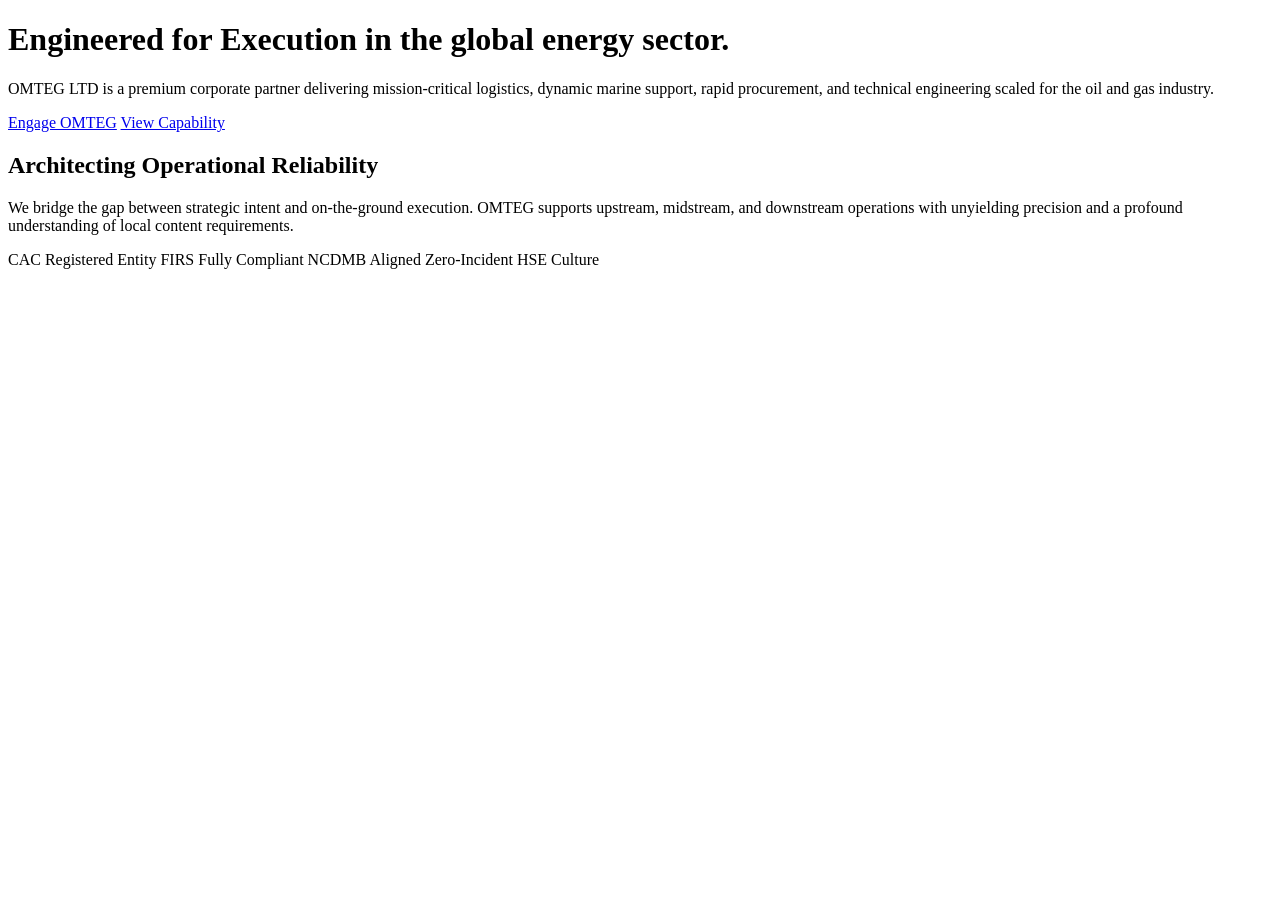
==== index.html @ ec0cc7e9 "fix: switch to high-performance pexels CDNs for visuals and add extensive corporate meat to copy" ====
<!doctype html>
<html lang="en">
<head>
  <meta charset="utf-8">
  <meta name="viewport" content="width=device-width, initial-scale=1">
  <title>OMTEG LTD | Strategic Logistics & Engineering for Energy Sectors</title>
  <meta name="description" content="OMTEG LTD powers energy operations through world-class logistics, marine support, procurement, and technical engineering excellence.">
  <meta property="og:title" content="OMTEG LTD | Elite Logistics, Marine and Engineering Services">
  <meta property="og:description" content="A premium corporate partner providing maritime operations, integrated logistics, and engineering to the energy value chain.">
  <meta property="og:type" content="website">
  <meta property="og:url" content="https://www.omteg.com/">
  <meta property="og:image" content="https://images.pexels.com/photos/3356612/pexels-photo-3356612.jpeg?auto=compress&cs=tinysrgb&w=1600'https://images.pexels.com/photos/3356612/pexels-photo-3356612.jpeg?auto=compress&cs=tinysrgb&w=1600');">
    <div class="container">
      <h1>Engineered for Execution in the global energy sector.</h1>
      <p>OMTEG LTD is a premium corporate partner delivering mission-critical logistics, dynamic marine support, rapid procurement, and technical engineering scaled for the oil and gas industry.</p>
      <div class="actions">
        <a class="btn btn-primary" href="/contact/">Engage OMTEG</a>
        <a class="btn btn-secondary" href="/capability-statement/">View Capability</a>
      </div>
    </div>
  </section>

  <section class="section">
    <div class="container split reveal">
      <div>
        <h2>Architecting Operational Reliability</h2>
        <p class="lead">We bridge the gap between strategic intent and on-the-ground execution. OMTEG supports upstream, midstream, and downstream operations with unyielding precision and a profound understanding of local content requirements.</p>
        <div class="cert-list">
          <span class="chip">CAC Registered Entity</span>
          <span class="chip">FIRS Fully Compliant</span>
          <span class="chip">NCDMB Aligned</span>
          <span class="chip">Zero-Incident HSE Culture</span>
        </div>
      </div>
      <img src="https://images.pexels.com/photos/3356612/pexels-photo-3356612.jpeg?auto=compress&cs=tinysrgb&w=1600
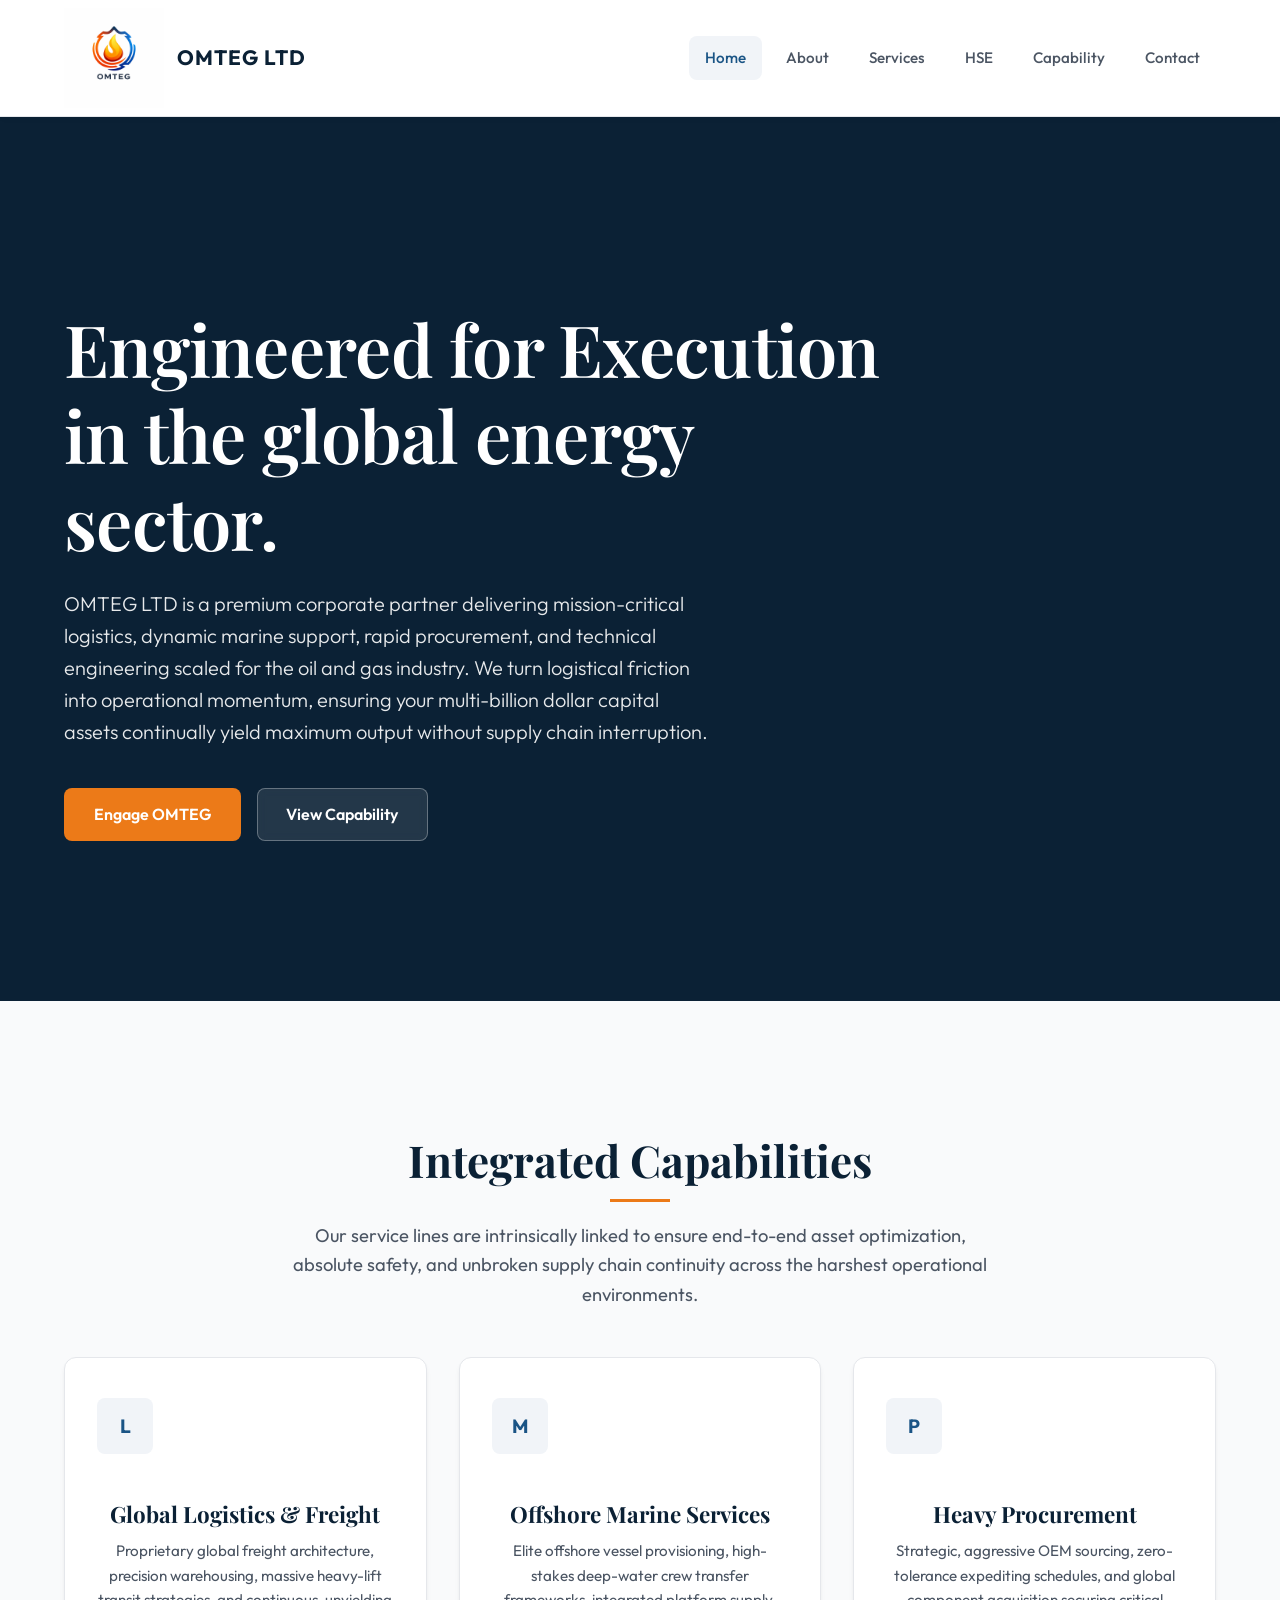
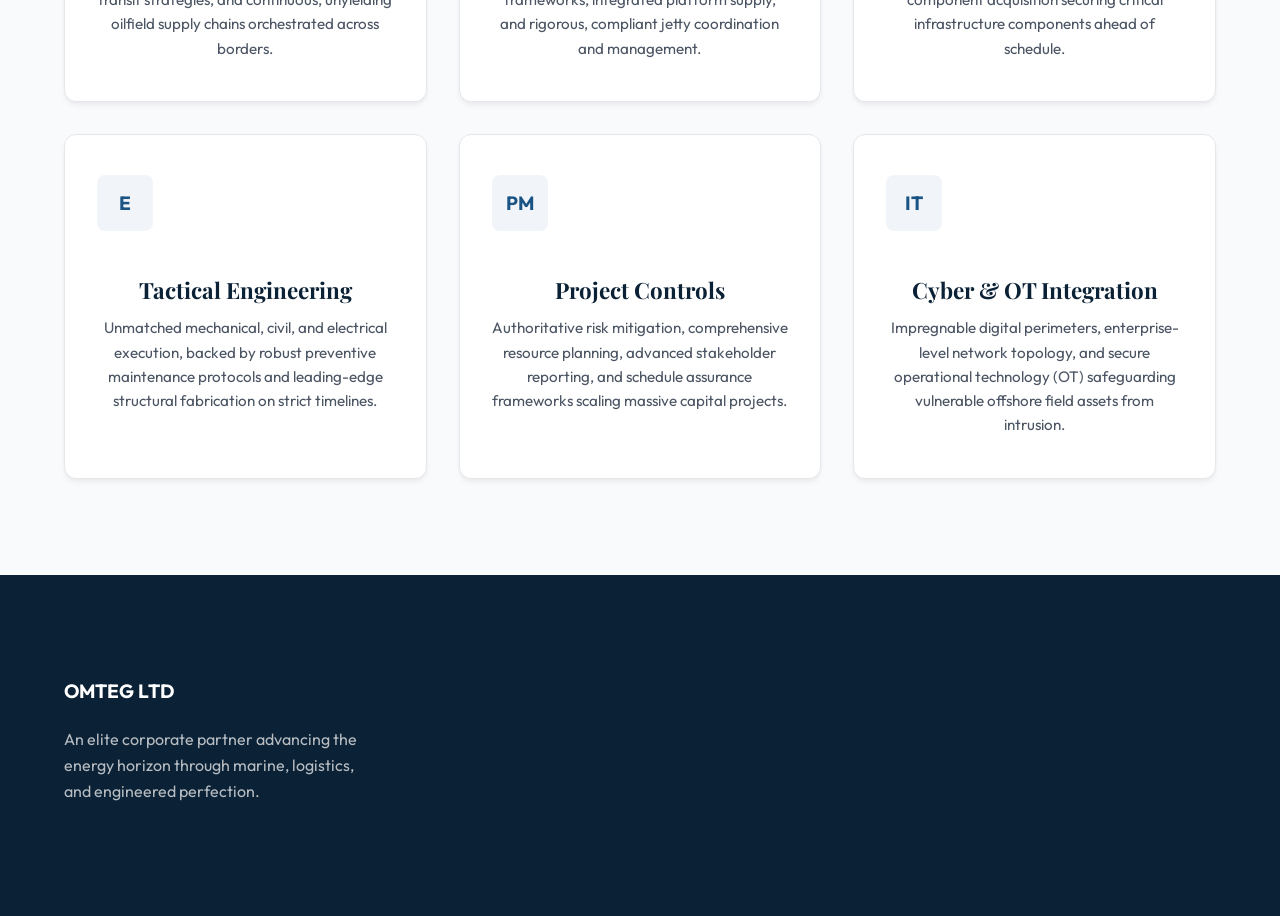
==== commit c2545a2d: "content: add deeper, more impactful copy to homepage" ====
--- a/index.html
+++ b/index.html
@@ -5,14 +5,32 @@
   <meta name="viewport" content="width=device-width, initial-scale=1">
   <title>OMTEG LTD | Strategic Logistics & Engineering for Energy Sectors</title>
   <meta name="description" content="OMTEG LTD powers energy operations through world-class logistics, marine support, procurement, and technical engineering excellence.">
-  <meta property="og:title" content="OMTEG LTD | Elite Logistics, Marine and Engineering Services">
-  <meta property="og:description" content="A premium corporate partner providing maritime operations, integrated logistics, and engineering to the energy value chain.">
-  <meta property="og:type" content="website">
-  <meta property="og:url" content="https://www.omteg.com/">
-  <meta property="og:image" content="https://images.pexels.com/photos/3356612/pexels-photo-3356612.jpeg?auto=compress&cs=tinysrgb&w=1600'https://images.pexels.com/photos/3356612/pexels-photo-3356612.jpeg?auto=compress&cs=tinysrgb&w=1600');">
+  <link rel="icon" type="image/png" href="/logo/Copilot_20260514_194951.png">
+  <link rel="stylesheet" href="/assets/css/style.css">
+</head>
+<body>
+  <header class="site-header">
+    <div class="container nav-wrap">
+      <a class="brand" href="/">
+        <img src="/logo/Copilot_20260514_194951.png" alt="OMTEG logo">
+        <span>OMTEG LTD</span>
+      </a>
+      <button class="nav-toggle" aria-label="Toggle menu">Menu ?</button>
+      <nav class="nav-menu" aria-label="Main navigation">
+        <a href="/" class="active">Home</a>
+        <a href="/about/">About</a>
+        <a href="/services/">Services</a>
+        <a href="/hse/">HSE</a>
+        <a href="/capability-statement/">Capability</a>
+        <a href="/contact/">Contact</a>
+      </nav>
+    </div>
+  </header>
+
+  <section class="hero" style="--hero-image: url('https://images.pexels.com/photos/162568/oil-pump-jack-rig-pumpjack-162568.jpeg?auto=compress&cs=tinysrgb&w=1600');">
     <div class="container">
       <h1>Engineered for Execution in the global energy sector.</h1>
-      <p>OMTEG LTD is a premium corporate partner delivering mission-critical logistics, dynamic marine support, rapid procurement, and technical engineering scaled for the oil and gas industry.</p>
+      <p>OMTEG LTD is a premium corporate partner delivering mission-critical logistics, dynamic marine support, rapid procurement, and technical engineering scaled for the oil and gas industry. We turn logistical friction into operational momentum, ensuring your multi-billion dollar capital assets continually yield maximum output without supply chain interruption.</p>
       <div class="actions">
         <a class="btn btn-primary" href="/contact/">Engage OMTEG</a>
         <a class="btn btn-secondary" href="/capability-statement/">View Capability</a>
@@ -20,16 +38,30 @@
     </div>
   </section>
 
-  <section class="section">
-    <div class="container split reveal">
+  <section class="section alt centered">
+    <div class="container reveal">
+      <h2>Integrated Capabilities</h2>
+      <p class="lead">Our service lines are intrinsically linked to ensure end-to-end asset optimization, absolute safety, and unbroken supply chain continuity across the harshest operational environments.</p>
+      <div class="grid grid-3">
+        <a class="card" href="/services/logistics.html"><span class="icon-badge">L</span><h3>Global Logistics & Freight</h3><p>Proprietary global freight architecture, precision warehousing, massive heavy-lift transit strategies, and continuous, unyielding oilfield supply chains orchestrated across borders.</p></a>
+        <a class="card" href="/services/marine-logistics.html"><span class="icon-badge">M</span><h3>Offshore Marine Services</h3><p>Elite offshore vessel provisioning, high-stakes deep-water crew transfer frameworks, integrated platform supply, and rigorous, compliant jetty coordination and management.</p></a>
+        <a class="card" href="/services/procurement.html"><span class="icon-badge">P</span><h3>Heavy Procurement</h3><p>Strategic, aggressive OEM sourcing, zero-tolerance expediting schedules, and global component acquisition securing critical infrastructure components ahead of schedule.</p></a>
+        <a class="card" href="/services/engineering.html"><span class="icon-badge">E</span><h3>Tactical Engineering</h3><p>Unmatched mechanical, civil, and electrical execution, backed by robust preventive maintenance protocols and leading-edge structural fabrication on strict timelines.</p></a>
+        <a class="card" href="/services/project-management.html"><span class="icon-badge">PM</span><h3>Project Controls</h3><p>Authoritative risk mitigation, comprehensive resource planning, advanced stakeholder reporting, and schedule assurance frameworks scaling massive capital projects.</p></a>
+        <a class="card" href="/services/it-cybersecurity.html"><span class="icon-badge">IT</span><h3>Cyber & OT Integration</h3><p>Impregnable digital perimeters, enterprise-level network topology, and secure operational technology (OT) safeguarding vulnerable offshore field assets from intrusion.</p></a>
+      </div>
+    </div>
+  </section>
+
+  <footer class="site-footer">
+    <div class="container footer-grid">
       <div>
-        <h2>Architecting Operational Reliability</h2>
-        <p class="lead">We bridge the gap between strategic intent and on-the-ground execution. OMTEG supports upstream, midstream, and downstream operations with unyielding precision and a profound understanding of local content requirements.</p>
-        <div class="cert-list">
-          <span class="chip">CAC Registered Entity</span>
-          <span class="chip">FIRS Fully Compliant</span>
-          <span class="chip">NCDMB Aligned</span>
-          <span class="chip">Zero-Incident HSE Culture</span>
-        </div>
+        <h4>OMTEG LTD</h4>
+        <p style="max-width: 300px">An elite corporate partner advancing the energy horizon through marine, logistics, and engineered perfection.</p>
       </div>
-      <img src="https://images.pexels.com/photos/3356612/pexels-photo-3356612.jpeg?auto=compress&cs=tinysrgb&w=1600+    </div>
+  </footer>
+
+  <script src="/assets/js/main.js"></script>
+</body>
+</html>
--- a/assets/css/style.css
+++ b/assets/css/style.css
@@ -0,0 +1,383 @@
+@import url("https://fonts.googleapis.com/css2?family=Outfit:wght@300;400;500;600;700&family=Playfair+Display:ital,wght@0,500;0,600;0,700;1,600&display=swap");
+
+:root {
+  --brand-deep: #0B2135;
+  --brand-navy: #103453;
+  --brand-blue: #1A5485;
+  --brand-orange: #EC7A18;
+  --brand-orange-hover: #F28E35;
+  --surface: #F9FAFB;
+  --surface-alt: #F1F4F8;
+  --panel: #FFFFFF;
+  --ink: #111827;
+  --ink-soft: #4B5563;
+  --ink-lighter: #9CA3AF;
+  --line: #E5E7EB;
+  --radius-sm: 8px;
+  --radius-md: 12px;
+  --radius-lg: 20px;
+  --shadow-sm: 0 4px 6px -1px rgba(0, 0, 0, 0.05), 0 2px 4px -1px rgba(0, 0, 0, 0.03);
+  --shadow-md: 0 10px 15px -3px rgba(0, 0, 0, 0.05), 0 4px 6px -2px rgba(0, 0, 0, 0.025);
+  --shadow-hover: 0 20px 25px -5px rgba(0, 0, 0, 0.08), 0 10px 10px -5px rgba(0, 0, 0, 0.03);
+}
+
+* { box-sizing: border-box; }
+html { scroll-behavior: smooth; }
+
+body {
+  margin: 0;
+  font-family: "Outfit", sans-serif;
+  color: var(--ink);
+  background: var(--panel);
+  line-height: 1.6;
+  -webkit-font-smoothing: antialiased;
+}
+
+img { max-width: 100%; height: auto; display: block; }
+a { color: inherit; text-decoration: none; transition: all 0.25s ease; }
+
+.container {
+  width: min(1200px, 90vw);
+  margin: 0 auto;
+}
+
+h1, h2, h3, h4, h5 {
+  font-family: "Playfair Display", serif;
+  color: var(--brand-deep);
+  line-height: 1.2;
+}
+
+.site-header {
+  position: sticky;
+  top: 0;
+  z-index: 999;
+  background: rgba(255, 255, 255, 0.95);
+  backdrop-filter: blur(16px);
+  border-bottom: 1px solid var(--line);
+  padding: 0.5rem 0;
+  box-shadow: 0 2px 10px rgba(0,0,0,0.02);
+}
+
+.nav-wrap {
+  display: flex;
+  align-items: center;
+  justify-content: space-between;
+  min-height: 70px;
+}
+
+.brand {
+  display: flex;
+  align-items: center;
+  gap: 0.8rem;
+  font-weight: 700;
+  letter-spacing: 0.05em;
+  font-family: "Outfit", sans-serif;
+  text-transform: uppercase;
+  font-size: 1.3rem;
+  color: var(--brand-deep);
+}
+
+.brand img {
+  width: 100px;
+  height: 100px;
+  object-fit: contain;
+}
+
+.nav-toggle {
+  display: none;
+  font-family: "Outfit", sans-serif;
+  font-weight: 600;
+  background: var(--surface-alt);
+  border: none;
+  padding: 0.6rem 1rem;
+  border-radius: var(--radius-sm);
+  color: var(--brand-deep);
+}
+
+.nav-menu { display: flex; gap: 0.5rem; align-items: center; }
+
+.nav-menu a {
+  padding: 0.6rem 1rem;
+  border-radius: var(--radius-sm);
+  font-size: 0.95rem;
+  font-weight: 500;
+  color: var(--ink-soft);
+}
+
+.nav-menu a:hover,
+.nav-menu a.active {
+  color: var(--brand-blue);
+  background: var(--surface-alt);
+}
+
+.hero {
+  position: relative;
+  padding: 8rem 0 10rem;
+  background-color: var(--brand-deep);
+  color: white;
+  overflow: hidden;
+}
+
+.hero::before {
+  content: "";
+  position: absolute;
+  top: 0; left: 0; right: 0; bottom: 0;
+  background-image: var(--hero-image, url("https://images.pexels.com/photos/3356612/pexels-photo-3356612.jpeg?auto=compress&cs=tinysrgb&w=1600"));
+  background-size: cover;
+  background-position: center 30%;
+  opacity: 0.35;
+  mix-blend-mode: multiply;
+}
+
+.hero::after {
+  content: "";
+  position: absolute;
+  inset: 0;
+  background: linear-gradient(to right, rgba(11,33,53,0.95) 0%, rgba(11,33,53,0.7) 60%, rgba(11,33,53,0) 100%);
+}
+
+.hero .container { position: relative; z-index: 2; }
+
+.hero h1 {
+  font-size: clamp(2.5rem, 6vw, 4.5rem);
+  font-weight: 600;
+  color: white;
+  max-width: 850px;
+  margin-bottom: 1.5rem;
+  letter-spacing: -0.01em;
+}
+
+.hero p {
+  font-size: clamp(1.1rem, 2vw, 1.25rem);
+  max-width: 650px;
+  opacity: 0.9;
+  font-weight: 300;
+  margin-bottom: 2.5rem;
+}
+
+.actions { display: flex; gap: 1rem; flex-wrap: wrap; }
+
+.btn {
+  display: inline-flex;
+  align-items: center;
+  justify-content: center;
+  padding: 0.8rem 1.8rem;
+  border-radius: var(--radius-sm);
+  font-weight: 600;
+  font-size: 1rem;
+  transition: all 0.3s cubic-bezier(0.4, 0, 0.2, 1);
+  font-family: inherit;
+  cursor: pointer;
+  border: 1px solid transparent;
+}
+
+.btn-primary {
+  background: var(--brand-orange);
+  color: white;
+}
+
+.btn-primary:hover {
+  background: var(--brand-orange-hover);
+  transform: translateY(-2px);
+  box-shadow: 0 4px 12px rgba(236, 122, 24, 0.3);
+}
+
+.btn-secondary {
+  background: rgba(255,255,255,0.1);
+  color: white;
+  border-color: rgba(255,255,255,0.3);
+  backdrop-filter: blur(5px);
+}
+
+.btn-secondary:hover {
+  background: rgba(255,255,255,0.2);
+  transform: translateY(-2px);
+}
+
+.section { padding: 6rem 0; }
+.section.alt { background: var(--surface); }
+
+.section h2 {
+  font-size: clamp(2rem, 4vw, 2.75rem);
+  margin-bottom: 1rem;
+  position: relative;
+  padding-bottom: 1rem;
+}
+
+.section h2::after {
+  content: "";
+  position: absolute;
+  left: 0; bottom: 0;
+  width: 60px; height: 3px;
+  background: var(--brand-orange);
+}
+
+.section.centered h2::after {
+  left: 50%; transform: translateX(-50%);
+}
+.section.centered { text-align: center; }
+.section.centered .lead { margin-left: auto; margin-right: auto; }
+
+.lead {
+  font-size: 1.15rem;
+  color: var(--ink-soft);
+  max-width: 700px;
+  margin-bottom: 3rem;
+}
+
+.grid { display: grid; gap: 2rem; }
+.grid-2 { grid-template-columns: repeat(2, 1fr); }
+.grid-3 { grid-template-columns: repeat(3, 1fr); }
+
+.card {
+  background: var(--panel);
+  border: 1px solid var(--line);
+  padding: 2.5rem 2rem;
+  border-radius: var(--radius-md);
+  box-shadow: var(--shadow-sm);
+  transition: all 0.3s cubic-bezier(0.4, 0, 0.2, 1);
+  display: flex;
+  flex-direction: column;
+}
+
+.card:hover {
+  transform: translateY(-5px);
+  box-shadow: var(--shadow-hover);
+  border-color: rgba(26, 84, 133, 0.2);
+}
+
+.icon-badge {
+  width: 56px; height: 56px;
+  background: var(--surface-alt);
+  border-radius: var(--radius-sm);
+  display: flex; align-items: center; justify-content: center;
+  margin-bottom: 1.5rem;
+  color: var(--brand-blue);
+  font-weight: 700;
+  font-size: 1.2rem;
+  transition: background 0.3s ease;
+}
+
+.card:hover .icon-badge {
+  background: var(--brand-blue);
+  color: white;
+}
+
+.card h3 {
+  font-size: 1.4rem;
+  margin-bottom: 0.75rem;
+}
+
+.card p {
+  color: var(--ink-soft);
+  margin: 0;
+  font-size: 0.95rem;
+}
+
+.split {
+  display: grid;
+  grid-template-columns: 1fr 1fr;
+  gap: 4rem;
+  align-items: center;
+}
+
+.split img {
+  border-radius: var(--radius-lg);
+  box-shadow: var(--shadow-md);
+  width: 100%;
+  aspect-ratio: 4/3;
+  object-fit: cover;
+}
+
+.cert-list {
+  display: flex; flex-wrap: wrap; gap: 0.8rem; margin-top: 2rem;
+}
+
+.chip {
+  background: var(--surface);
+  border: 1px solid var(--line);
+  padding: 0.5rem 1rem;
+  border-radius: 999px;
+  font-size: 0.85rem;
+  font-weight: 500;
+  color: var(--brand-deep);
+  display: inline-flex;
+  align-items: center;
+  gap: 0.5rem;
+}
+
+.chip::before {
+  content: "";
+  display: block;
+  width: 6px; height: 6px;
+  background: var(--brand-orange);
+  border-radius: 50%;
+}
+
+.banner {
+  background: linear-gradient(135deg, var(--brand-deep) 0%, var(--brand-blue) 100%);
+  color: white;
+  padding: 4rem;
+  border-radius: var(--radius-lg);
+  text-align: center;
+  position: relative;
+  overflow: hidden;
+}
+
+.banner::before {
+  content: "";
+  position: absolute;
+  top: 0; left: 0; right: 0; bottom: 0;
+  background: radial-gradient(circle at top right, rgba(236,122,24,0.2) 0%, transparent 60%);
+}
+
+.banner h2 {
+  color: white;
+  margin-bottom: 1rem;
+}
+.banner h2::after { display: none; }
+.banner p { max-width: 600px; margin: 0 auto 2rem; opacity: 0.9; font-size: 1.1rem; }
+
+.site-footer {
+  background: var(--brand-deep);
+  color: rgba(255,255,255,0.7);
+  padding: 5rem 0 2rem;
+}
+
+.footer-grid {
+  display: grid;
+  grid-template-columns: 2fr 1fr 1fr;
+  gap: 3rem;
+  margin-bottom: 4rem;
+}
+
+.footer-grid h4 {
+  color: white;
+  font-size: 1.2rem;
+  margin-bottom: 1.5rem;
+  font-family: "Outfit", sans-serif;
+}
+
+.footer-links { list-style: none; padding: 0; margin: 0; }
+.footer-links li { margin-bottom: 0.75rem; }
+.footer-links a:hover { color: white; padding-left: 5px; }
+
+.reveal {
+  opacity: 0; transform: translateY(30px);
+  transition: all 0.8s cubic-bezier(0.16, 1, 0.3, 1);
+}
+.reveal.is-visible { opacity: 1; transform: translateY(0); }
+
+@media (max-width: 900px) {
+  .grid-3 { grid-template-columns: repeat(2, 1fr); }
+  .split { grid-template-columns: 1fr; gap: 2rem; }
+  .footer-grid { grid-template-columns: 1fr; gap: 2rem;}
+  .nav-menu { display: none; }
+  .nav-toggle { display: block; }
+  .hero { padding: 6rem 0; }
+  .banner { padding: 3rem 1.5rem; }
+}
+@media (max-width: 600px) {
+  .grid-2, .grid-3 { grid-template-columns: 1fr; }
+}
+
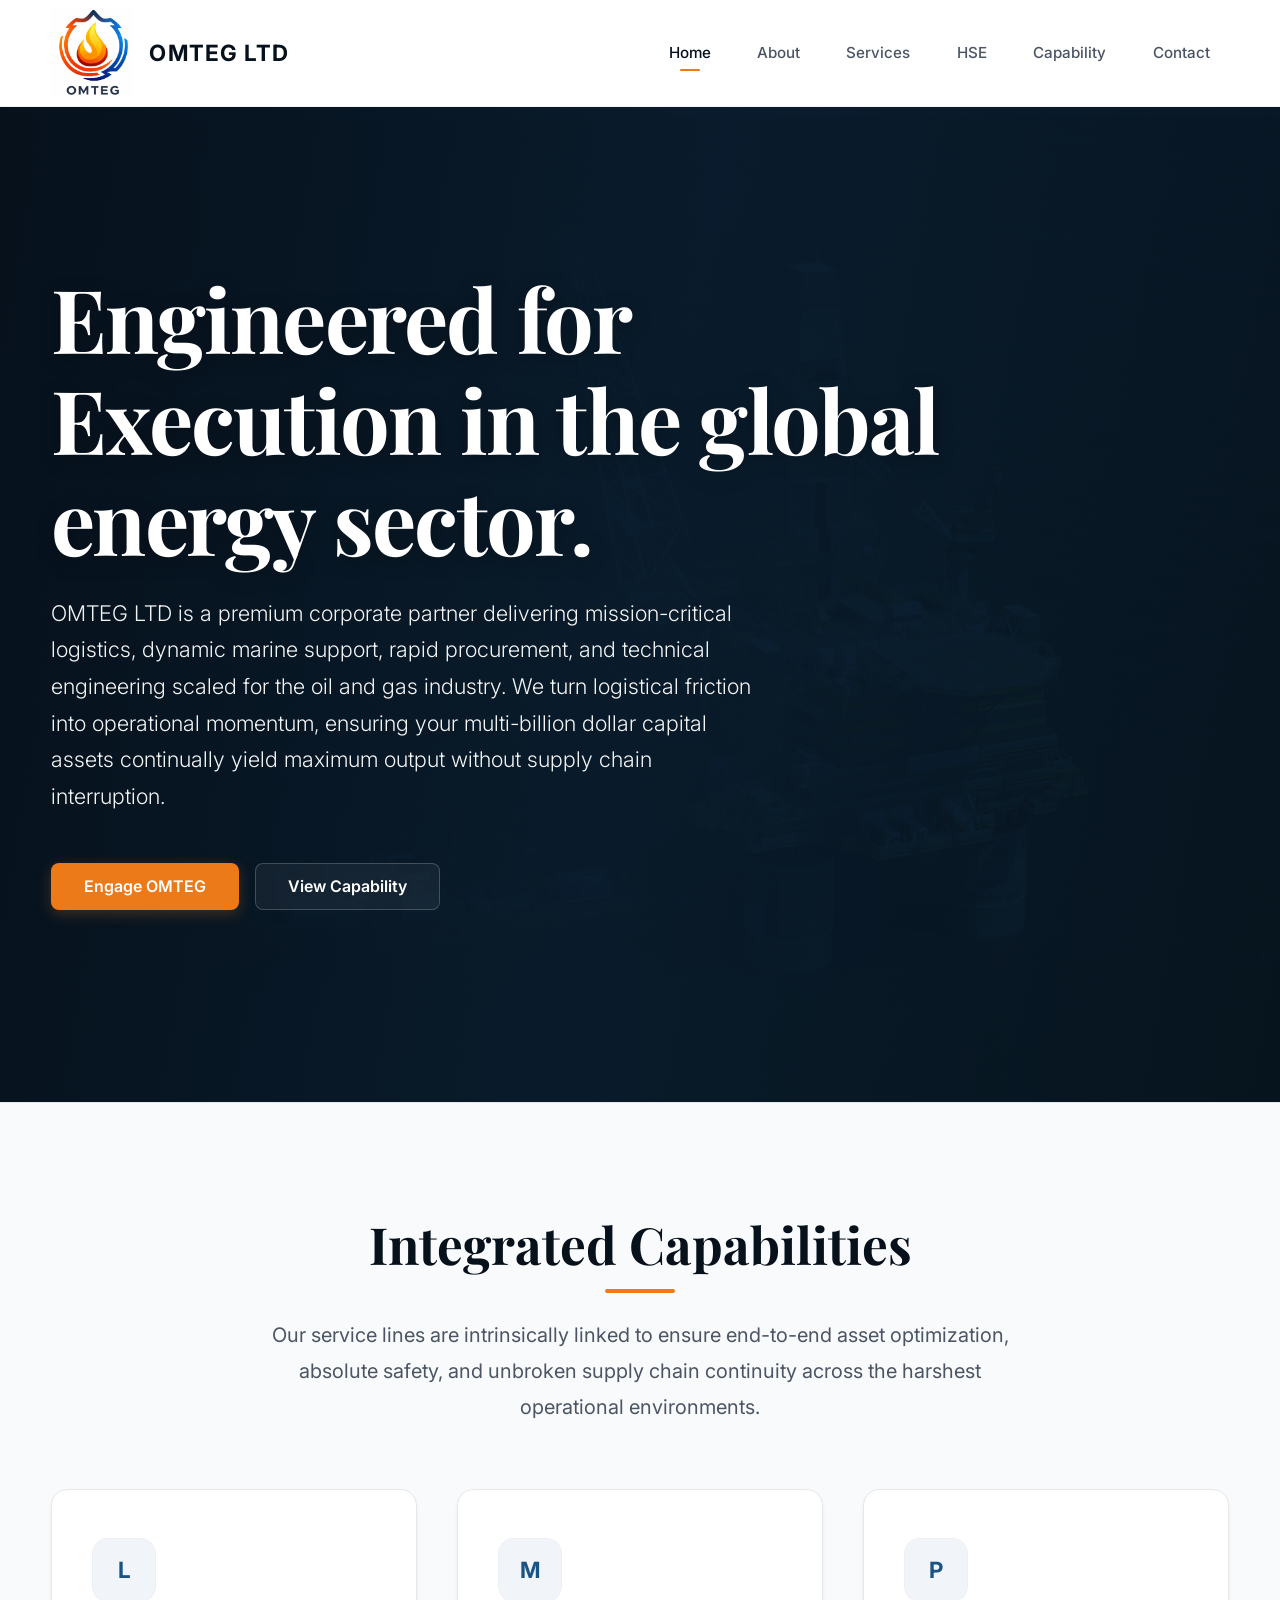
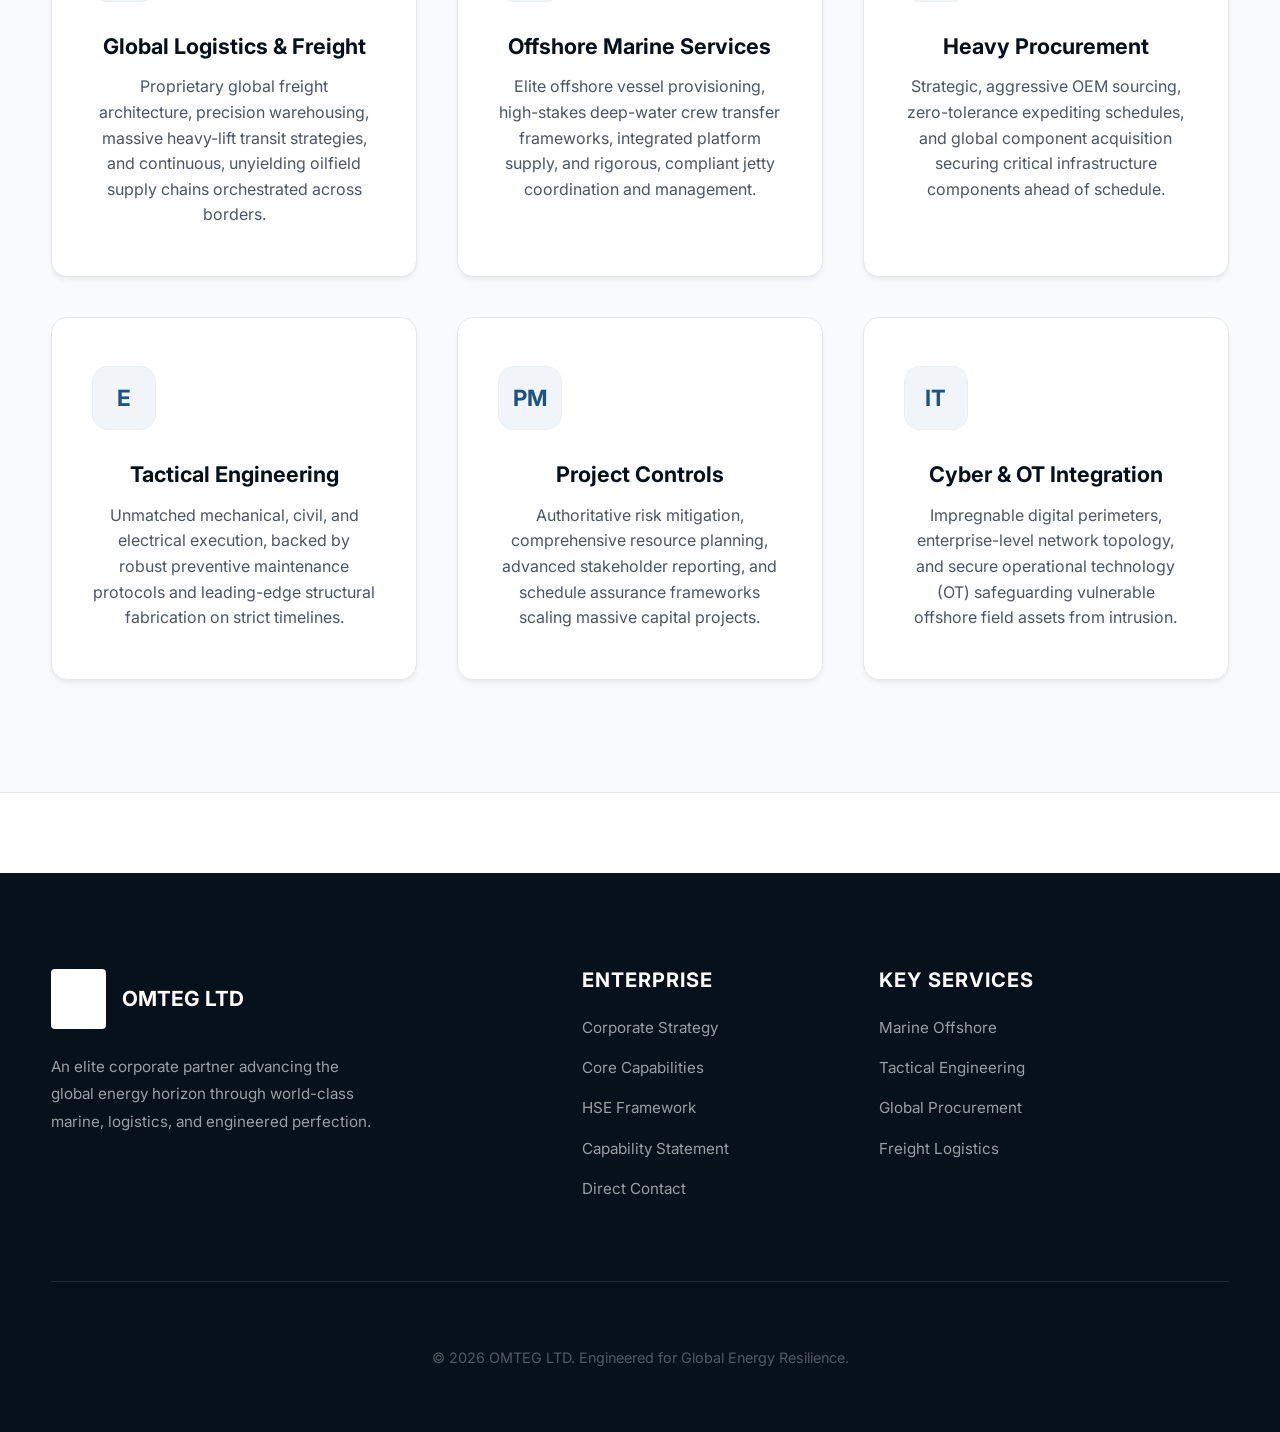
==== commit db01d7c9: "Update logo to omteg_logo.png and refine offshore imagery" ====
--- a/index.html
+++ b/index.html
@@ -5,14 +5,14 @@
   <meta name="viewport" content="width=device-width, initial-scale=1">
   <title>OMTEG LTD | Strategic Logistics & Engineering for Energy Sectors</title>
   <meta name="description" content="OMTEG LTD powers energy operations through world-class logistics, marine support, procurement, and technical engineering excellence.">
-  <link rel="icon" type="image/png" href="/logo/Copilot_20260514_194951.png">
+  <link rel="icon" type="image/png" href="/logo/omteg_logo.png">
   <link rel="stylesheet" href="/assets/css/style.css">
 </head>
 <body>
   <header class="site-header">
     <div class="container nav-wrap">
       <a class="brand" href="/">
-        <img src="/logo/Copilot_20260514_194951.png" alt="OMTEG logo">
+        <img src="/logo/omteg_logo.png" alt="OMTEG logo">
         <span>OMTEG LTD</span>
       </a>
       <button class="nav-toggle" aria-label="Toggle menu">Menu ?</button>
@@ -27,7 +27,7 @@
     </div>
   </header>
 
-  <section class="hero" style="--hero-image: url('https://images.pexels.com/photos/162568/oil-pump-jack-rig-pumpjack-162568.jpeg?auto=compress&cs=tinysrgb&w=1600');">
+  <section class="hero" style="--hero-image: url('/assets/img/offshore-ops.jpg');">
     <div class="container">
       <h1>Engineered for Execution in the global energy sector.</h1>
       <p>OMTEG LTD is a premium corporate partner delivering mission-critical logistics, dynamic marine support, rapid procurement, and technical engineering scaled for the oil and gas industry. We turn logistical friction into operational momentum, ensuring your multi-billion dollar capital assets continually yield maximum output without supply chain interruption.</p>
@@ -53,15 +53,44 @@
     </div>
   </section>
 
-  <footer class="site-footer">
-    <div class="container footer-grid">
+    <footer class="site-footer">
+    <div class="container footer-grid reveal">
       <div>
-        <h4>OMTEG LTD</h4>
-        <p style="max-width: 300px">An elite corporate partner advancing the energy horizon through marine, logistics, and engineered perfection.</p>
+        <a class="footer-brand" href="/">
+          <img src="/logo/omteg_logo.png" alt="OMTEG logo">
+          OMTEG LTD
+        </a>
+        <p style="max-width: 320px; line-height: 1.8;">An elite corporate partner advancing the global energy horizon through world-class marine, logistics, and engineered perfection.</p>
       </div>
+      <div>
+        <h4>Enterprise</h4>
+        <ul class="footer-links">
+          <li><a href="/about/">Corporate Strategy</a></li>
+          <li><a href="/services/">Core Capabilities</a></li>
+          <li><a href="/hse/">HSE Framework</a></li>
+          <li><a href="/capability-statement/">Capability Statement</a></li>
+          <li><a href="/contact/">Direct Contact</a></li>
+        </ul>
+      </div>
+      <div>
+        <h4>Key Services</h4>
+        <ul class="footer-links">
+          <li><a href="/services/marine-logistics.html">Marine Offshore</a></li>
+          <li><a href="/services/engineering.html">Tactical Engineering</a></li>
+          <li><a href="/services/procurement.html">Global Procurement</a></li>
+          <li><a href="/services/logistics.html">Freight Logistics</a></li>
+        </ul>
+      </div>
+    </div>
+    <div class="container footer-bottom">
+      <p style="opacity: 0.5;">&copy; 2026 OMTEG LTD. Engineered for Global Energy Resilience.</p>
     </div>
   </footer>
 
   <script src="/assets/js/main.js"></script>
 </body>
-</html>+</html>
+
+
+
+
--- a/assets/css/style.css
+++ b/assets/css/style.css
@@ -1,8 +1,8 @@
-@import url("https://fonts.googleapis.com/css2?family=Outfit:wght@300;400;500;600;700&family=Playfair+Display:ital,wght@0,500;0,600;0,700;1,600&display=swap");
+@import url('https://fonts.googleapis.com/css2?family=Inter:wght@300;400;500;600;700&family=Playfair+Display:ital,wght@0,500;0,600;0,700;1,600&display=swap');
 
 :root {
-  --brand-deep: #0B2135;
-  --brand-navy: #103453;
+  --brand-deep: #06111C;
+  --brand-navy: #0B2135;
   --brand-blue: #1A5485;
   --brand-orange: #EC7A18;
   --brand-orange-hover: #F28E35;
@@ -14,11 +14,12 @@
   --ink-lighter: #9CA3AF;
   --line: #E5E7EB;
   --radius-sm: 8px;
-  --radius-md: 12px;
-  --radius-lg: 20px;
+  --radius-md: 16px;
+  --radius-lg: 24px;
   --shadow-sm: 0 4px 6px -1px rgba(0, 0, 0, 0.05), 0 2px 4px -1px rgba(0, 0, 0, 0.03);
-  --shadow-md: 0 10px 15px -3px rgba(0, 0, 0, 0.05), 0 4px 6px -2px rgba(0, 0, 0, 0.025);
-  --shadow-hover: 0 20px 25px -5px rgba(0, 0, 0, 0.08), 0 10px 10px -5px rgba(0, 0, 0, 0.03);
+  --shadow-md: 0 10px 15px -3px rgba(0, 0, 0, 0.04), 0 4px 6px -2px rgba(0, 0, 0, 0.02);
+  --shadow-hover: 0 20px 25px -5px rgba(0, 0, 0, 0.08), 0 10px 10px -5px rgba(0, 0, 0, 0.04);
+  --glow: 0 0 40px rgba(236, 122, 24, 0.15);
 }
 
 * { box-sizing: border-box; }
@@ -26,36 +27,39 @@
 
 body {
   margin: 0;
-  font-family: "Outfit", sans-serif;
+  font-family: 'Inter', sans-serif;
   color: var(--ink);
   background: var(--panel);
   line-height: 1.6;
   -webkit-font-smoothing: antialiased;
-}
-
-img { max-width: 100%; height: auto; display: block; }
-a { color: inherit; text-decoration: none; transition: all 0.25s ease; }
+  -moz-osx-font-smoothing: grayscale;
+}
+
+img { max-width: 100%; height: auto; display: block; border-radius: 4px; }
+a { color: inherit; text-decoration: none; transition: all 0.25s cubic-bezier(0.4, 0, 0.2, 1); }
 
 .container {
-  width: min(1200px, 90vw);
+  width: min(1200px, 92vw);
   margin: 0 auto;
 }
 
 h1, h2, h3, h4, h5 {
-  font-family: "Playfair Display", serif;
+  font-family: 'Playfair Display', serif;
   color: var(--brand-deep);
-  line-height: 1.2;
+  line-height: 1.15;
+  margin-top: 0;
 }
 
 .site-header {
   position: sticky;
   top: 0;
   z-index: 999;
-  background: rgba(255, 255, 255, 0.95);
-  backdrop-filter: blur(16px);
-  border-bottom: 1px solid var(--line);
+  background: rgba(255, 255, 255, 0.85);
+  backdrop-filter: blur(20px) saturate(180%);
+  -webkit-backdrop-filter: blur(20px) saturate(180%);
+  border-bottom: 1px solid rgba(229, 231, 235, 0.5);
   padding: 0.5rem 0;
-  box-shadow: 0 2px 10px rgba(0,0,0,0.02);
+  transition: all 0.3s ease;
 }
 
 .nav-wrap {
@@ -68,91 +72,124 @@
 .brand {
   display: flex;
   align-items: center;
-  gap: 0.8rem;
+  gap: 1rem;
   font-weight: 700;
   letter-spacing: 0.05em;
-  font-family: "Outfit", sans-serif;
+  font-family: 'Inter', sans-serif;
   text-transform: uppercase;
-  font-size: 1.3rem;
+  font-size: 1.4rem;
   color: var(--brand-deep);
 }
 
 .brand img {
-  width: 100px;
-  height: 100px;
+  width: auto;
+  height: 90px;
+  max-width: 250px;
   object-fit: contain;
+  transition: transform 0.3s ease;
+}
+
+.brand:hover img {
+  transform: scale(1.02);
 }
 
 .nav-toggle {
   display: none;
-  font-family: "Outfit", sans-serif;
+  font-family: 'Inter', sans-serif;
   font-weight: 600;
   background: var(--surface-alt);
   border: none;
-  padding: 0.6rem 1rem;
+  padding: 0.6rem 1.2rem;
   border-radius: var(--radius-sm);
   color: var(--brand-deep);
-}
+  cursor: pointer;
+  transition: background 0.2s ease;
+}
+.nav-toggle:hover { background: var(--line); }
 
 .nav-menu { display: flex; gap: 0.5rem; align-items: center; }
 
 .nav-menu a {
-  padding: 0.6rem 1rem;
+  padding: 0.6rem 1.2rem;
   border-radius: var(--radius-sm);
   font-size: 0.95rem;
   font-weight: 500;
   color: var(--ink-soft);
+  position: relative;
+}
+
+.nav-menu a::after {
+  content: '';
+  position: absolute;
+  bottom: 4px; left: 50%;
+  transform: translateX(-50%);
+  width: 0; height: 2px;
+  background: var(--brand-orange);
+  transition: width 0.3s ease;
+  border-radius: 2px;
+}
+
+.nav-menu a:hover::after,
+.nav-menu a.active::after {
+  width: 20px;
 }
 
 .nav-menu a:hover,
 .nav-menu a.active {
-  color: var(--brand-blue);
-  background: var(--surface-alt);
-}
-
+  color: var(--brand-deep);
+}
+
+/* Beautiful Hero */
 .hero {
   position: relative;
-  padding: 8rem 0 10rem;
+  padding: 10rem 0 12rem;
   background-color: var(--brand-deep);
   color: white;
   overflow: hidden;
 }
 
 .hero::before {
-  content: "";
+  content: '';
   position: absolute;
   top: 0; left: 0; right: 0; bottom: 0;
-  background-image: var(--hero-image, url("https://images.pexels.com/photos/3356612/pexels-photo-3356612.jpeg?auto=compress&cs=tinysrgb&w=1600"));
+  background-image: var(--hero-image);
   background-size: cover;
   background-position: center 30%;
-  opacity: 0.35;
-  mix-blend-mode: multiply;
+  opacity: 0.45;
+  mix-blend-mode: overlay;
+  transition: background-position 10s ease-out;
+}
+
+.hero:hover::before {
+  background-position: center 35%;
 }
 
 .hero::after {
-  content: "";
+  content: '';
   position: absolute;
   inset: 0;
-  background: linear-gradient(to right, rgba(11,33,53,0.95) 0%, rgba(11,33,53,0.7) 60%, rgba(11,33,53,0) 100%);
-}
-
-.hero .container { position: relative; z-index: 2; }
+  background: linear-gradient(100deg, rgba(6,17,28,0.95) 0%, rgba(11,33,53,0.7) 50%, rgba(26,84,133,0.1) 100%);
+}
+
+.hero .container { position: relative; z-index: 2; animation: fadeInUp 1s cubic-bezier(0.16, 1, 0.3, 1) forwards; }
 
 .hero h1 {
-  font-size: clamp(2.5rem, 6vw, 4.5rem);
-  font-weight: 600;
-  color: white;
-  max-width: 850px;
+  font-size: clamp(2.8rem, 7vw, 5.5rem);
+  font-weight: 700;
+  color: white;
+  max-width: 900px;
   margin-bottom: 1.5rem;
-  letter-spacing: -0.01em;
+  letter-spacing: -0.02em;
+  text-shadow: 0 4px 20px rgba(0,0,0,0.3);
 }
 
 .hero p {
-  font-size: clamp(1.1rem, 2vw, 1.25rem);
-  max-width: 650px;
-  opacity: 0.9;
+  font-size: clamp(1.15rem, 2.5vw, 1.35rem);
+  max-width: 700px;
+  opacity: 0.95;
   font-weight: 300;
-  margin-bottom: 2.5rem;
+  margin-bottom: 3rem;
+  line-height: 1.7;
 }
 
 .actions { display: flex; gap: 1rem; flex-wrap: wrap; }
@@ -161,7 +198,7 @@
   display: inline-flex;
   align-items: center;
   justify-content: center;
-  padding: 0.8rem 1.8rem;
+  padding: 0.9rem 2rem;
   border-radius: var(--radius-sm);
   font-weight: 600;
   font-size: 1rem;
@@ -169,47 +206,54 @@
   font-family: inherit;
   cursor: pointer;
   border: 1px solid transparent;
+  line-height: 1;
 }
 
 .btn-primary {
   background: var(--brand-orange);
   color: white;
-}
+  box-shadow: 0 4px 14px rgba(236, 122, 24, 0.25);
+}
+
+.btn-primary:active { transform: scale(0.98); }
 
 .btn-primary:hover {
   background: var(--brand-orange-hover);
-  transform: translateY(-2px);
-  box-shadow: 0 4px 12px rgba(236, 122, 24, 0.3);
+  transform: translateY(-3px);
+  box-shadow: 0 8px 20px rgba(236, 122, 24, 0.35);
 }
 
 .btn-secondary {
-  background: rgba(255,255,255,0.1);
-  color: white;
-  border-color: rgba(255,255,255,0.3);
-  backdrop-filter: blur(5px);
+  background: rgba(255,255,255,0.05);
+  color: white;
+  border-color: rgba(255,255,255,0.2);
+  backdrop-filter: blur(10px);
+  -webkit-backdrop-filter: blur(10px);
 }
 
 .btn-secondary:hover {
-  background: rgba(255,255,255,0.2);
-  transform: translateY(-2px);
-}
-
-.section { padding: 6rem 0; }
-.section.alt { background: var(--surface); }
+  background: rgba(255,255,255,0.15);
+  transform: translateY(-3px);
+  border-color: white;
+}
+
+.section { padding: 7rem 0; }
+.section.alt { background: var(--surface); border-top: 1px solid var(--line); border-bottom: 1px solid var(--line); }
 
 .section h2 {
-  font-size: clamp(2rem, 4vw, 2.75rem);
-  margin-bottom: 1rem;
+  font-size: clamp(2.2rem, 5vw, 3.2rem);
+  margin-bottom: 1.5rem;
   position: relative;
-  padding-bottom: 1rem;
+  padding-bottom: 1.2rem;
 }
 
 .section h2::after {
-  content: "";
+  content: '';
   position: absolute;
   left: 0; bottom: 0;
-  width: 60px; height: 3px;
+  width: 70px; height: 4px;
   background: var(--brand-orange);
+  border-radius: 2px;
 }
 
 .section.centered h2::after {
@@ -219,66 +263,93 @@
 .section.centered .lead { margin-left: auto; margin-right: auto; }
 
 .lead {
-  font-size: 1.15rem;
+  font-size: 1.25rem;
   color: var(--ink-soft);
-  max-width: 700px;
-  margin-bottom: 3rem;
-}
-
-.grid { display: grid; gap: 2rem; }
-.grid-2 { grid-template-columns: repeat(2, 1fr); }
+  max-width: 750px;
+  margin-bottom: 4rem;
+  line-height: 1.8;
+}
+
+.grid { display: grid; gap: 2.5rem; }
+.grid-2 { grid-template-columns: repeat(2, 1fr); align-items: start; }
 .grid-3 { grid-template-columns: repeat(3, 1fr); }
 
 .card {
   background: var(--panel);
   border: 1px solid var(--line);
-  padding: 2.5rem 2rem;
+  padding: 3rem 2.5rem;
   border-radius: var(--radius-md);
   box-shadow: var(--shadow-sm);
-  transition: all 0.3s cubic-bezier(0.4, 0, 0.2, 1);
+  transition: all 0.4s cubic-bezier(0.16, 1, 0.3, 1);
   display: flex;
   flex-direction: column;
+  position: relative;
+  overflow: hidden;
+  z-index: 1;
+}
+
+/* Card Gradient Hover */
+.card::after {
+  content: '';
+  position: absolute; inset: 0;
+  background: linear-gradient(145deg, rgba(236,122,24,0.03) 0%, rgba(26,84,133,0.02) 100%);
+  opacity: 0;
+  transition: opacity 0.4s ease;
+  z-index: -1;
 }
 
 .card:hover {
-  transform: translateY(-5px);
-  box-shadow: var(--shadow-hover);
-  border-color: rgba(26, 84, 133, 0.2);
-}
+  transform: translateY(-8px);
+  box-shadow: var(--shadow-hover), var(--glow);
+  border-color: rgba(236, 122, 24, 0.3);
+}
+
+.card:hover::after { opacity: 1; }
 
 .icon-badge {
-  width: 56px; height: 56px;
+  width: 64px; height: 64px;
   background: var(--surface-alt);
-  border-radius: var(--radius-sm);
+  border-radius: var(--radius-md);
   display: flex; align-items: center; justify-content: center;
-  margin-bottom: 1.5rem;
+  margin-bottom: 2rem;
   color: var(--brand-blue);
   font-weight: 700;
-  font-size: 1.2rem;
-  transition: background 0.3s ease;
+  font-size: 1.4rem;
+  transition: all 0.4s ease;
+  border: 1px solid rgba(0,0,0,0.02);
 }
 
 .card:hover .icon-badge {
   background: var(--brand-blue);
   color: white;
+  transform: scale(1.1) rotate(5deg);
+  box-shadow: 0 10px 20px rgba(26, 84, 133, 0.2);
 }
 
 .card h3 {
-  font-size: 1.4rem;
-  margin-bottom: 0.75rem;
+  font-family: 'Inter', sans-serif;
+  font-size: 1.35rem;
+  font-weight: 700;
+  margin-bottom: 1rem;
+  color: var(--brand-deep);
 }
 
 .card p {
   color: var(--ink-soft);
   margin: 0;
-  font-size: 0.95rem;
+  font-size: 1rem;
+  line-height: 1.6;
 }
 
 .split {
   display: grid;
-  grid-template-columns: 1fr 1fr;
-  gap: 4rem;
+  grid-template-columns: 1.1fr 0.9fr;
+  gap: 5rem;
   align-items: center;
+}
+
+.split.flip {
+  grid-template-columns: 0.9fr 1.1fr;
 }
 
 .split img {
@@ -287,29 +358,42 @@
   width: 100%;
   aspect-ratio: 4/3;
   object-fit: cover;
+  transition: transform 0.5s ease;
+}
+
+.split:hover img {
+  transform: scale(1.02);
 }
 
 .cert-list {
-  display: flex; flex-wrap: wrap; gap: 0.8rem; margin-top: 2rem;
+  display: flex; flex-wrap: wrap; gap: 1rem; margin-top: 2.5rem;
 }
 
 .chip {
   background: var(--surface);
   border: 1px solid var(--line);
-  padding: 0.5rem 1rem;
+  padding: 0.6rem 1.2rem;
   border-radius: 999px;
-  font-size: 0.85rem;
-  font-weight: 500;
-  color: var(--brand-deep);
+  font-size: 0.9rem;
+  font-weight: 600;
+  color: var(--brand-navy);
   display: inline-flex;
   align-items: center;
-  gap: 0.5rem;
+  gap: 0.6rem;
+  transition: all 0.3s ease;
+}
+
+.chip:hover {
+  background: var(--panel);
+  border-color: var(--brand-orange);
+  box-shadow: 0 4px 10px rgba(236,122,24,0.1);
+  transform: translateY(-2px);
 }
 
 .chip::before {
-  content: "";
+  content: '';
   display: block;
-  width: 6px; height: 6px;
+  width: 8px; height: 8px;
   background: var(--brand-orange);
   border-radius: 50%;
 }
@@ -317,67 +401,227 @@
 .banner {
   background: linear-gradient(135deg, var(--brand-deep) 0%, var(--brand-blue) 100%);
   color: white;
-  padding: 4rem;
+  padding: 6rem 4rem;
   border-radius: var(--radius-lg);
   text-align: center;
   position: relative;
   overflow: hidden;
+  box-shadow: var(--shadow-hover);
 }
 
 .banner::before {
-  content: "";
+  content: '';
   position: absolute;
-  top: 0; left: 0; right: 0; bottom: 0;
-  background: radial-gradient(circle at top right, rgba(236,122,24,0.2) 0%, transparent 60%);
-}
+  top: -50%; left: -50%; width: 200%; height: 200%;
+  background: radial-gradient(circle at top right, rgba(236,122,24,0.15) 0%, transparent 60%),
+              radial-gradient(circle at bottom left, rgba(255,255,255,0.05) 0%, transparent 50%);
+  z-index: 1;
+}
+
+.banner > * { position: relative; z-index: 2; }
 
 .banner h2 {
   color: white;
-  margin-bottom: 1rem;
+  margin-bottom: 1.5rem;
+  font-size: clamp(2.2rem, 5vw, 3.5rem);
 }
 .banner h2::after { display: none; }
-.banner p { max-width: 600px; margin: 0 auto 2rem; opacity: 0.9; font-size: 1.1rem; }
+.banner p { max-width: 650px; margin: 0 auto 2.5rem; opacity: 0.9; font-size: 1.2rem; line-height: 1.7; }
 
 .site-footer {
   background: var(--brand-deep);
-  color: rgba(255,255,255,0.7);
-  padding: 5rem 0 2rem;
+  color: rgba(255,255,255,0.6);
+  padding: 6rem 0 3rem;
+  margin-top: 5rem;
+  font-size: 0.95rem;
 }
 
 .footer-grid {
   display: grid;
-  grid-template-columns: 2fr 1fr 1fr;
-  gap: 3rem;
+  grid-template-columns: 2fr 1fr 1.5fr;
+  gap: 4rem;
   margin-bottom: 4rem;
+  padding-bottom: 4rem;
+  border-bottom: 1px solid rgba(255,255,255,0.1);
 }
 
 .footer-grid h4 {
   color: white;
-  font-size: 1.2rem;
+  font-size: 1.25rem;
   margin-bottom: 1.5rem;
-  font-family: "Outfit", sans-serif;
-}
+  font-family: 'Inter', sans-serif;
+  letter-spacing: 0.05em;
+  text-transform: uppercase;
+}
+
+.footer-brand { margin-bottom: 1.5rem; display: flex; align-items: center; gap: 1rem; color: white; font-weight: 700; font-size: 1.3rem; font-family: 'Inter', sans-serif;}
+.footer-brand img { height: 60px; filter: brightness(0) invert(1); }
 
 .footer-links { list-style: none; padding: 0; margin: 0; }
-.footer-links li { margin-bottom: 0.75rem; }
-.footer-links a:hover { color: white; padding-left: 5px; }
+.footer-links li { margin-bottom: 1rem; }
+.footer-links a { display: inline-block; transition: all 0.3s ease; }
+.footer-links a:hover { color: var(--brand-orange); transform: translateX(5px); }
+
+.footer-bottom {
+  text-align: center;
+  font-size: 0.9rem;
+}
 
 .reveal {
-  opacity: 0; transform: translateY(30px);
-  transition: all 0.8s cubic-bezier(0.16, 1, 0.3, 1);
+  opacity: 0; transform: translateY(40px);
+  transition: all 0.9s cubic-bezier(0.16, 1, 0.3, 1);
 }
 .reveal.is-visible { opacity: 1; transform: translateY(0); }
 
+/* Animations */
+@keyframes fadeInUp {
+  from { opacity: 0; transform: translateY(30px); }
+  to { opacity: 1; transform: translateY(0); }
+}
+
+@media (max-width: 1024px) {
+  .hero h1 { font-size: 3.5rem; }
+  .grid-3 { grid-template-columns: repeat(2, 1fr); }
+  .split { gap: 3rem; }
+}
+
 @media (max-width: 900px) {
-  .grid-3 { grid-template-columns: repeat(2, 1fr); }
-  .split { grid-template-columns: 1fr; gap: 2rem; }
-  .footer-grid { grid-template-columns: 1fr; gap: 2rem;}
+  .split, .split.flip { grid-template-columns: 1fr; }
+  .footer-grid { grid-template-columns: 1fr; gap: 3rem;}
   .nav-menu { display: none; }
   .nav-toggle { display: block; }
-  .hero { padding: 6rem 0; }
-  .banner { padding: 3rem 1.5rem; }
-}
+  .hero { padding: 8rem 0 10rem; }
+  .banner { padding: 4rem 2rem; }
+}
+
 @media (max-width: 600px) {
+  .hero h1 { font-size: 2.8rem; }
   .grid-2, .grid-3 { grid-template-columns: 1fr; }
-}
-
+  .section { padding: 5rem 0; }
+}
+
+/* Mobile Menu Additions */
+@media (max-width: 900px) {
+  .nav-menu.open {
+    display: flex;
+    flex-direction: column;
+    position: absolute;
+    top: 100%; left: 0; right: 0;
+    background: var(--panel);
+    padding: 2rem;
+    border-bottom: 1px solid var(--line);
+    box-shadow: var(--shadow-md);
+    gap: 1.5rem;
+    animation: slideDown 0.3s ease forwards;
+  }
+}
+@keyframes slideDown {
+  from { opacity: 0; transform: translateY(-10px); }
+  to { opacity: 1; transform: translateY(0); }
+}
+
+/* Form Polish */
+.contact-form {
+  background: var(--panel);
+  padding: 3.5rem;
+  border-radius: var(--radius-md);
+  box-shadow: var(--shadow-md);
+  border: 1px solid var(--line);
+}
+
+.form-group {
+  margin-bottom: 1.5rem;
+}
+
+.form-group label {
+  display: block;
+  font-weight: 600;
+  margin-bottom: 0.5rem;
+  color: var(--brand-deep);
+  font-size: 0.95rem;
+}
+
+.form-control {
+  width: 100%;
+  padding: 1rem 1.2rem;
+  border: 1px solid var(--line);
+  border-radius: var(--radius-sm);
+  font-family: 'Inter', sans-serif;
+  font-size: 1rem;
+  transition: all 0.3s ease;
+  background: var(--surface);
+  color: var(--ink);
+}
+
+.form-control:focus {
+  outline: none;
+  border-color: var(--brand-orange);
+  box-shadow: 0 0 0 4px rgba(236, 122, 24, 0.1);
+  background: var(--panel);
+}
+
+textarea.form-control {
+  min-height: 150px;
+  resize: vertical;
+}
+
+.contact-info {
+  padding: 3.5rem;
+  background: linear-gradient(135deg, var(--brand-navy) 0%, var(--brand-blue) 100%);
+  color: white;
+  border-radius: var(--radius-md);
+  box-shadow: var(--shadow-md);
+}
+
+.contact-info h3 {
+  color: white;
+  margin-bottom: 1.5rem;
+}
+
+.contact-info p {
+  color: rgba(255, 255, 255, 0.85);
+  display: flex;
+  align-items: center;
+  gap: 1rem;
+  margin-bottom: 1.2rem;
+  font-size: 1.05rem;
+}
+
+/* Elegant Lists */
+ul.list {
+  list-style: none;
+  padding: 0;
+  margin: 0;
+  display: flex;
+  flex-direction: column;
+  gap: 1.25rem;
+}
+
+ul.list li {
+  position: relative;
+  padding-left: 2rem;
+  color: var(--ink-soft);
+  font-size: 1.05rem;
+  line-height: 1.6;
+}
+
+ul.list li::before {
+  content: '';
+  position: absolute;
+  left: 0; top: 0.5rem;
+  width: 10px; height: 10px;
+  background: var(--brand-orange);
+  border-radius: 2px;
+  transform: rotate(45deg);
+  transition: transform 0.3s ease;
+}
+
+ul.list li:hover::before {
+  transform: rotate(90deg) scale(1.1);
+  background: var(--brand-blue);
+}
+
+ul.list strong {
+  color: var(--brand-deep);
+  font-weight: 600;
+}
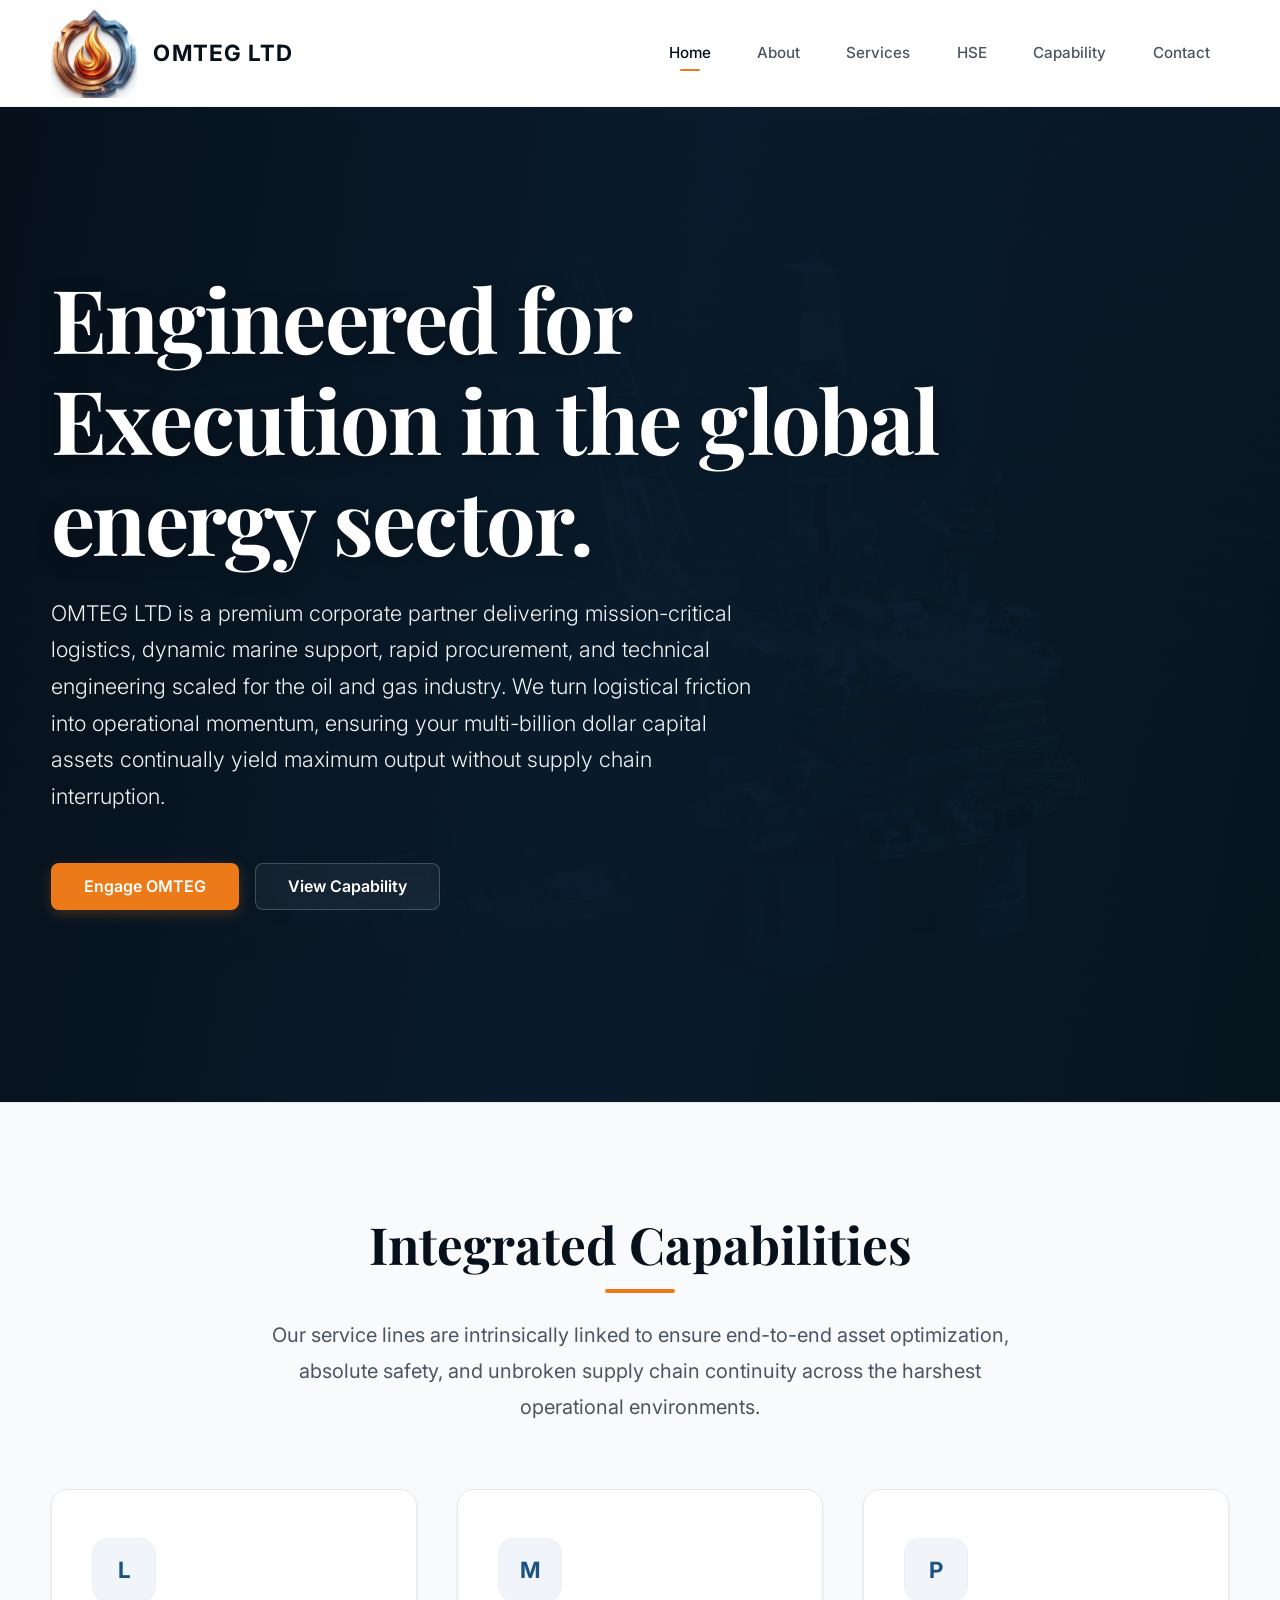
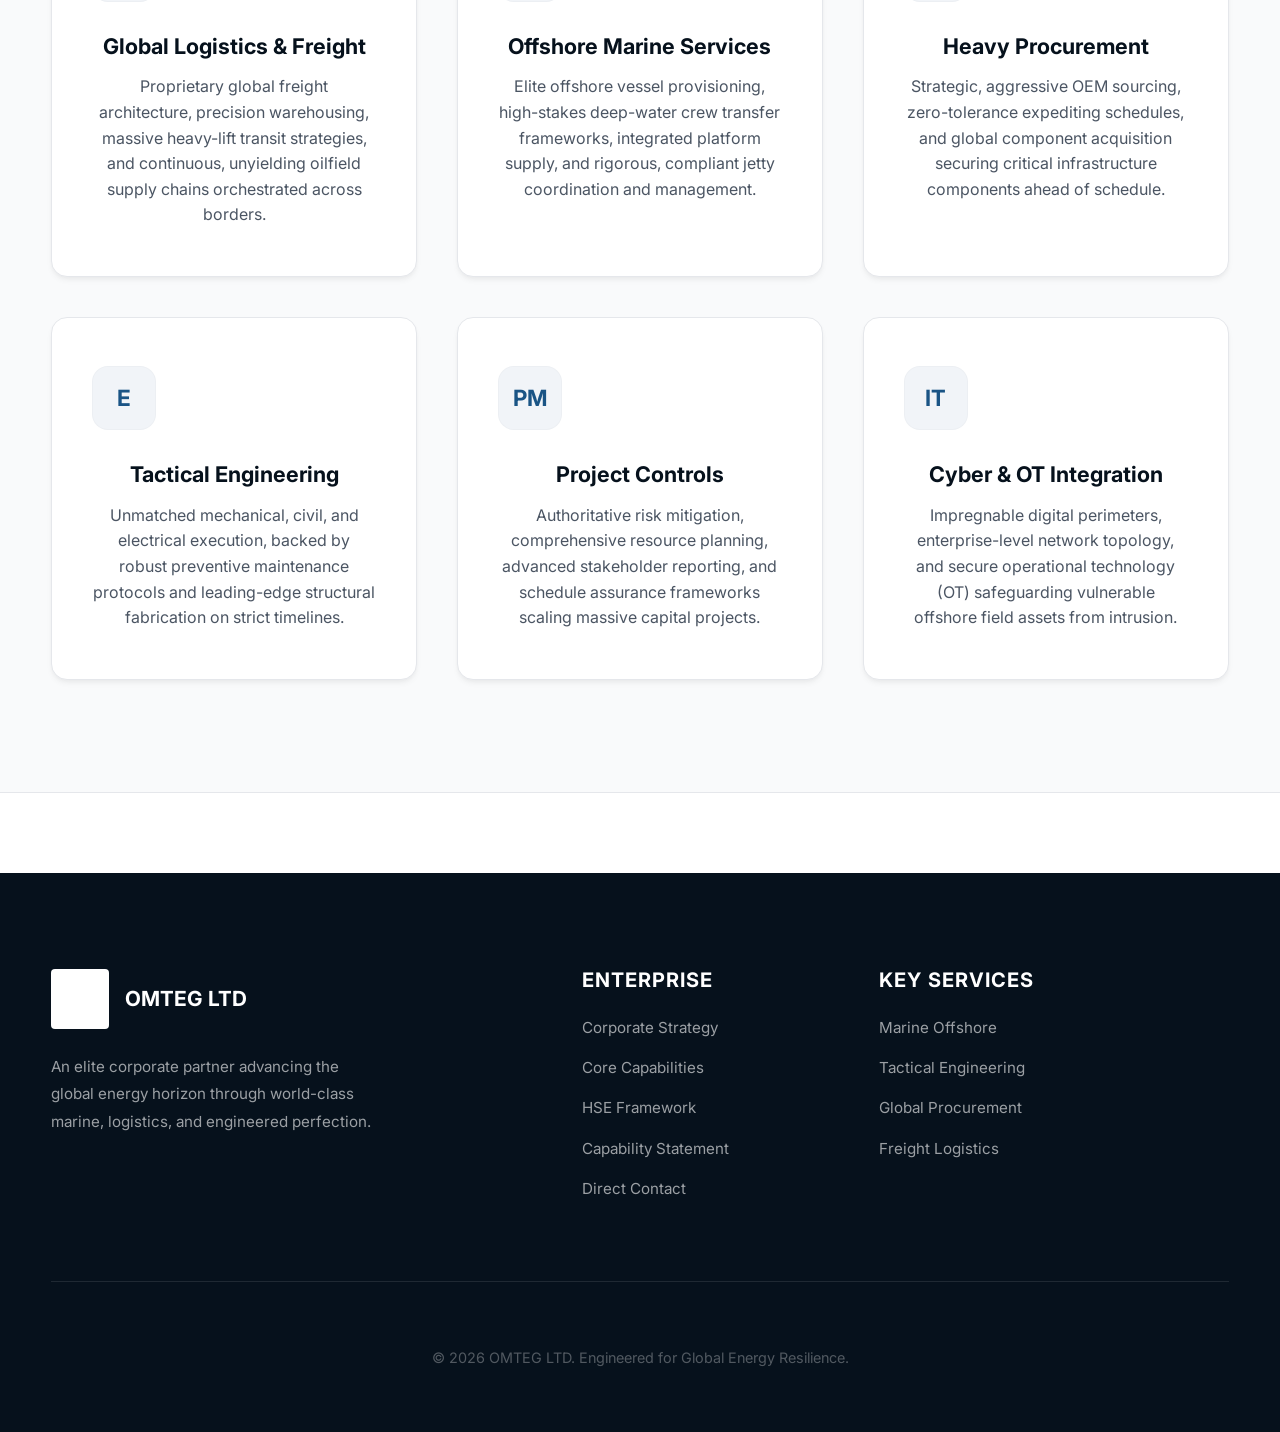
==== commit 5b78a25d: "Update logo to updated_logo_omteg_3.png" ====
--- a/index.html
+++ b/index.html
@@ -5,14 +5,14 @@
   <meta name="viewport" content="width=device-width, initial-scale=1">
   <title>OMTEG LTD | Strategic Logistics & Engineering for Energy Sectors</title>
   <meta name="description" content="OMTEG LTD powers energy operations through world-class logistics, marine support, procurement, and technical engineering excellence.">
-  <link rel="icon" type="image/png" href="/logo/omteg_logo.png">
+  <link rel="icon" type="image/png" href="/logo/updated_logo_omteg_3.png">
   <link rel="stylesheet" href="/assets/css/style.css">
 </head>
 <body>
   <header class="site-header">
     <div class="container nav-wrap">
       <a class="brand" href="/">
-        <img src="/logo/omteg_logo.png" alt="OMTEG logo">
+        <img src="/logo/updated_logo_omteg_3.png" alt="OMTEG logo">
         <span>OMTEG LTD</span>
       </a>
       <button class="nav-toggle" aria-label="Toggle menu">Menu ?</button>
@@ -57,7 +57,7 @@
     <div class="container footer-grid reveal">
       <div>
         <a class="footer-brand" href="/">
-          <img src="/logo/omteg_logo.png" alt="OMTEG logo">
+          <img src="/logo/updated_logo_omteg_3.png" alt="OMTEG logo">
           OMTEG LTD
         </a>
         <p style="max-width: 320px; line-height: 1.8;">An elite corporate partner advancing the global energy horizon through world-class marine, logistics, and engineered perfection.</p>
@@ -94,3 +94,4 @@
 
 
 
+
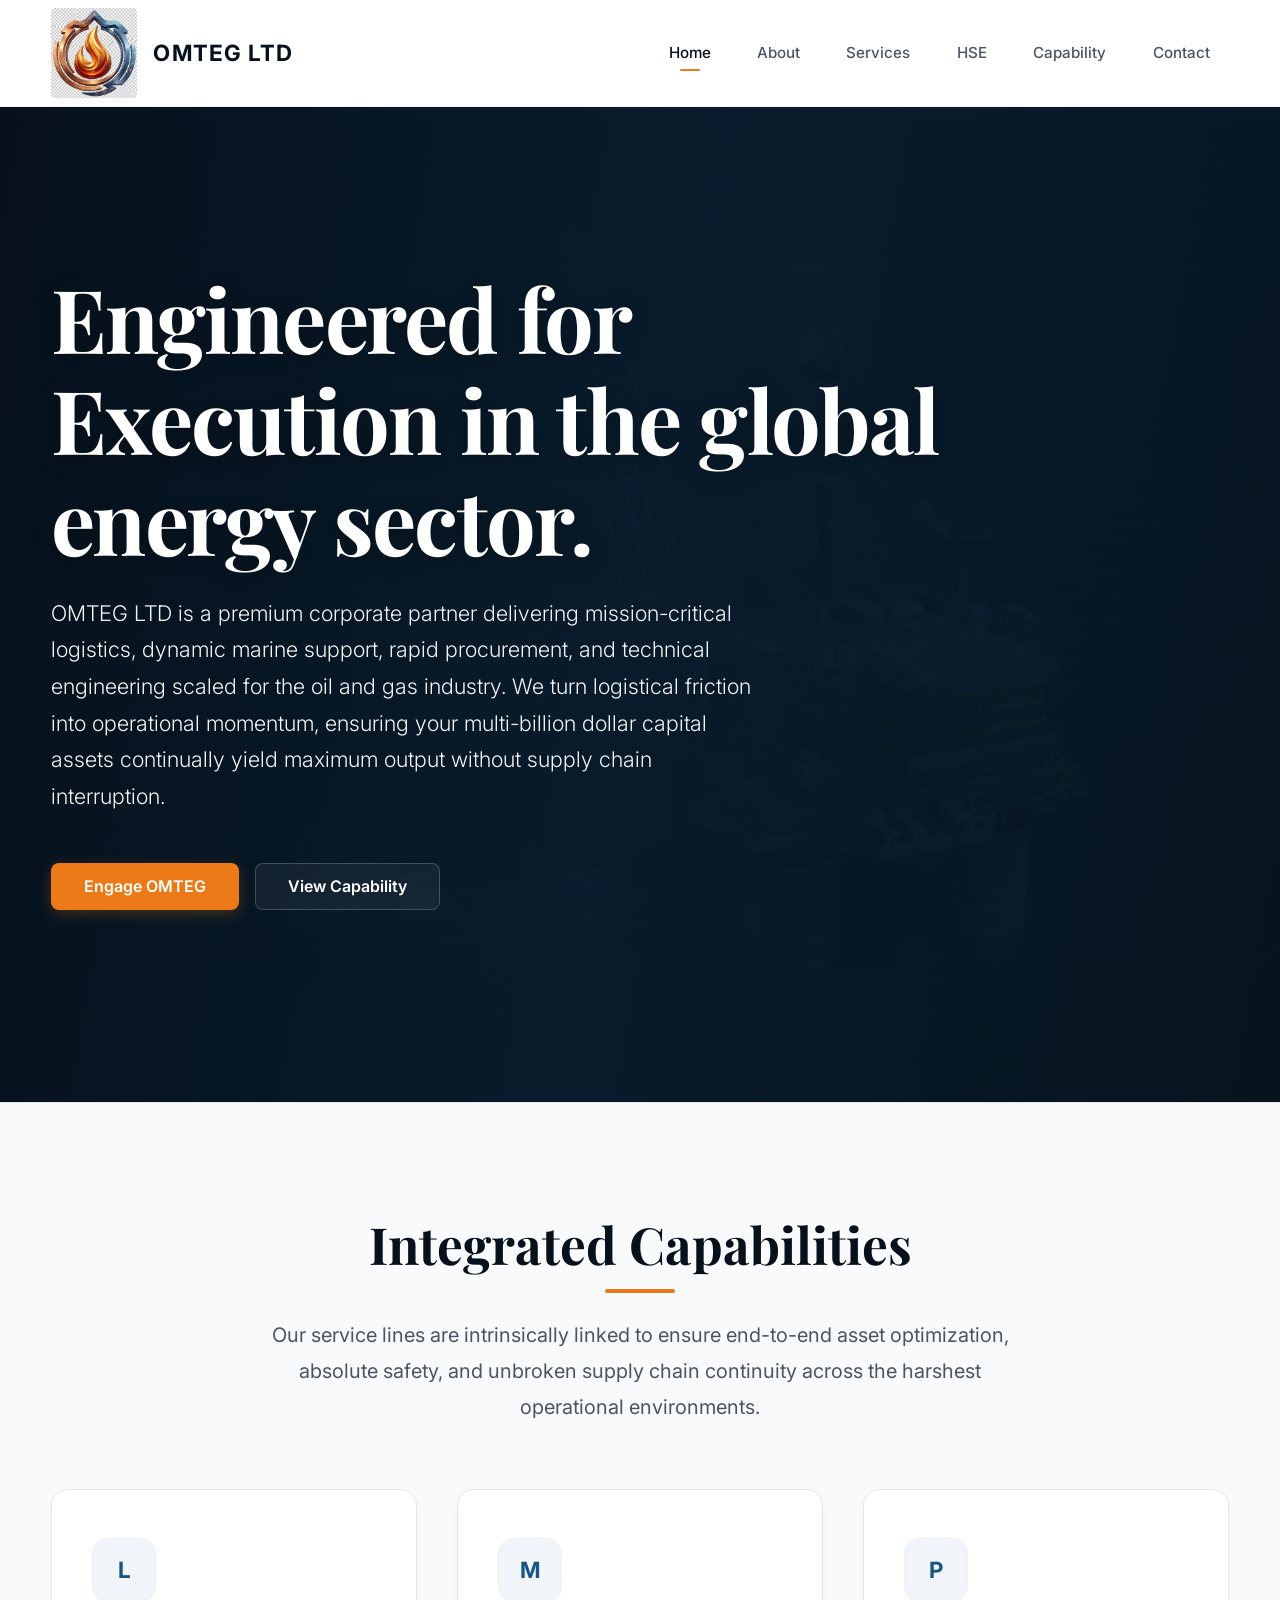
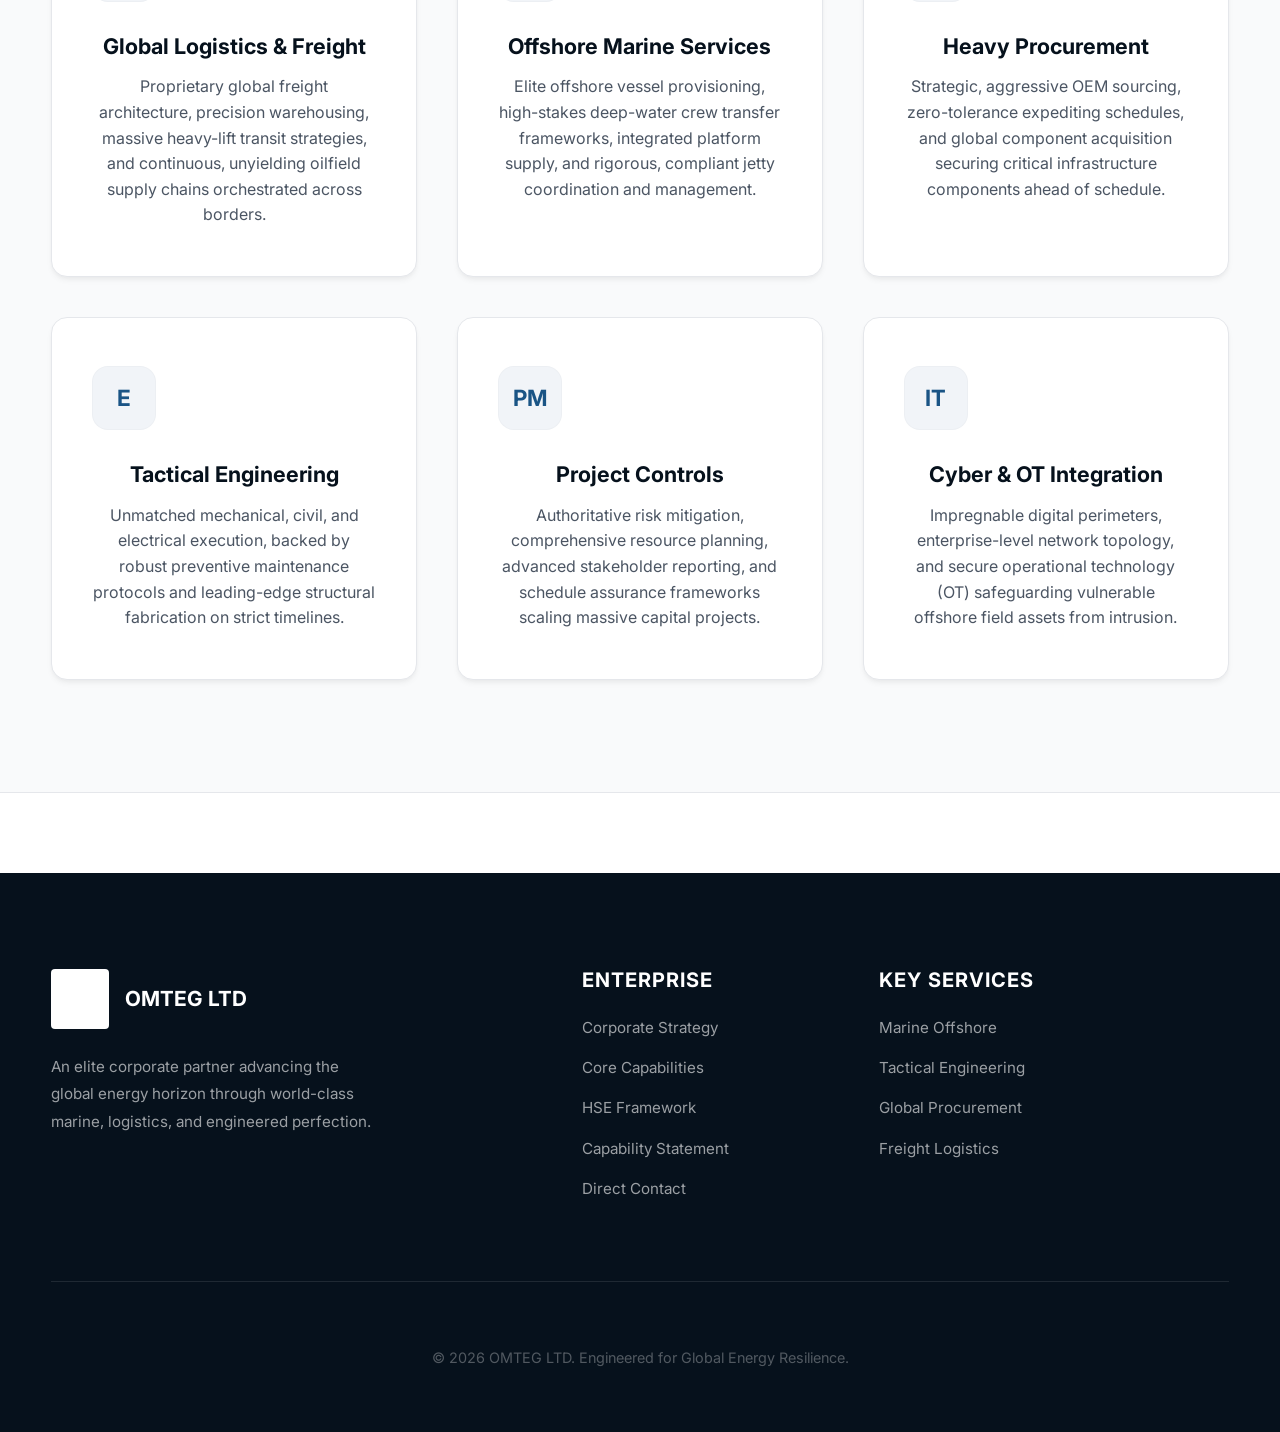
==== commit acd21d60: "Update logo to omteg-no-background2.png" ====
--- a/index.html
+++ b/index.html
@@ -5,14 +5,14 @@
   <meta name="viewport" content="width=device-width, initial-scale=1">
   <title>OMTEG LTD | Strategic Logistics & Engineering for Energy Sectors</title>
   <meta name="description" content="OMTEG LTD powers energy operations through world-class logistics, marine support, procurement, and technical engineering excellence.">
-  <link rel="icon" type="image/png" href="/logo/updated_logo_omteg_3.png">
+  <link rel="icon" type="image/png" href="/logo/omteg-no-background2.png">
   <link rel="stylesheet" href="/assets/css/style.css">
 </head>
 <body>
   <header class="site-header">
     <div class="container nav-wrap">
       <a class="brand" href="/">
-        <img src="/logo/updated_logo_omteg_3.png" alt="OMTEG logo">
+        <img src="/logo/omteg-no-background2.png" alt="OMTEG logo">
         <span>OMTEG LTD</span>
       </a>
       <button class="nav-toggle" aria-label="Toggle menu">Menu ?</button>
@@ -57,7 +57,7 @@
     <div class="container footer-grid reveal">
       <div>
         <a class="footer-brand" href="/">
-          <img src="/logo/updated_logo_omteg_3.png" alt="OMTEG logo">
+          <img src="/logo/omteg-no-background2.png" alt="OMTEG logo">
           OMTEG LTD
         </a>
         <p style="max-width: 320px; line-height: 1.8;">An elite corporate partner advancing the global energy horizon through world-class marine, logistics, and engineered perfection.</p>
@@ -95,3 +95,4 @@
 
 
 
+
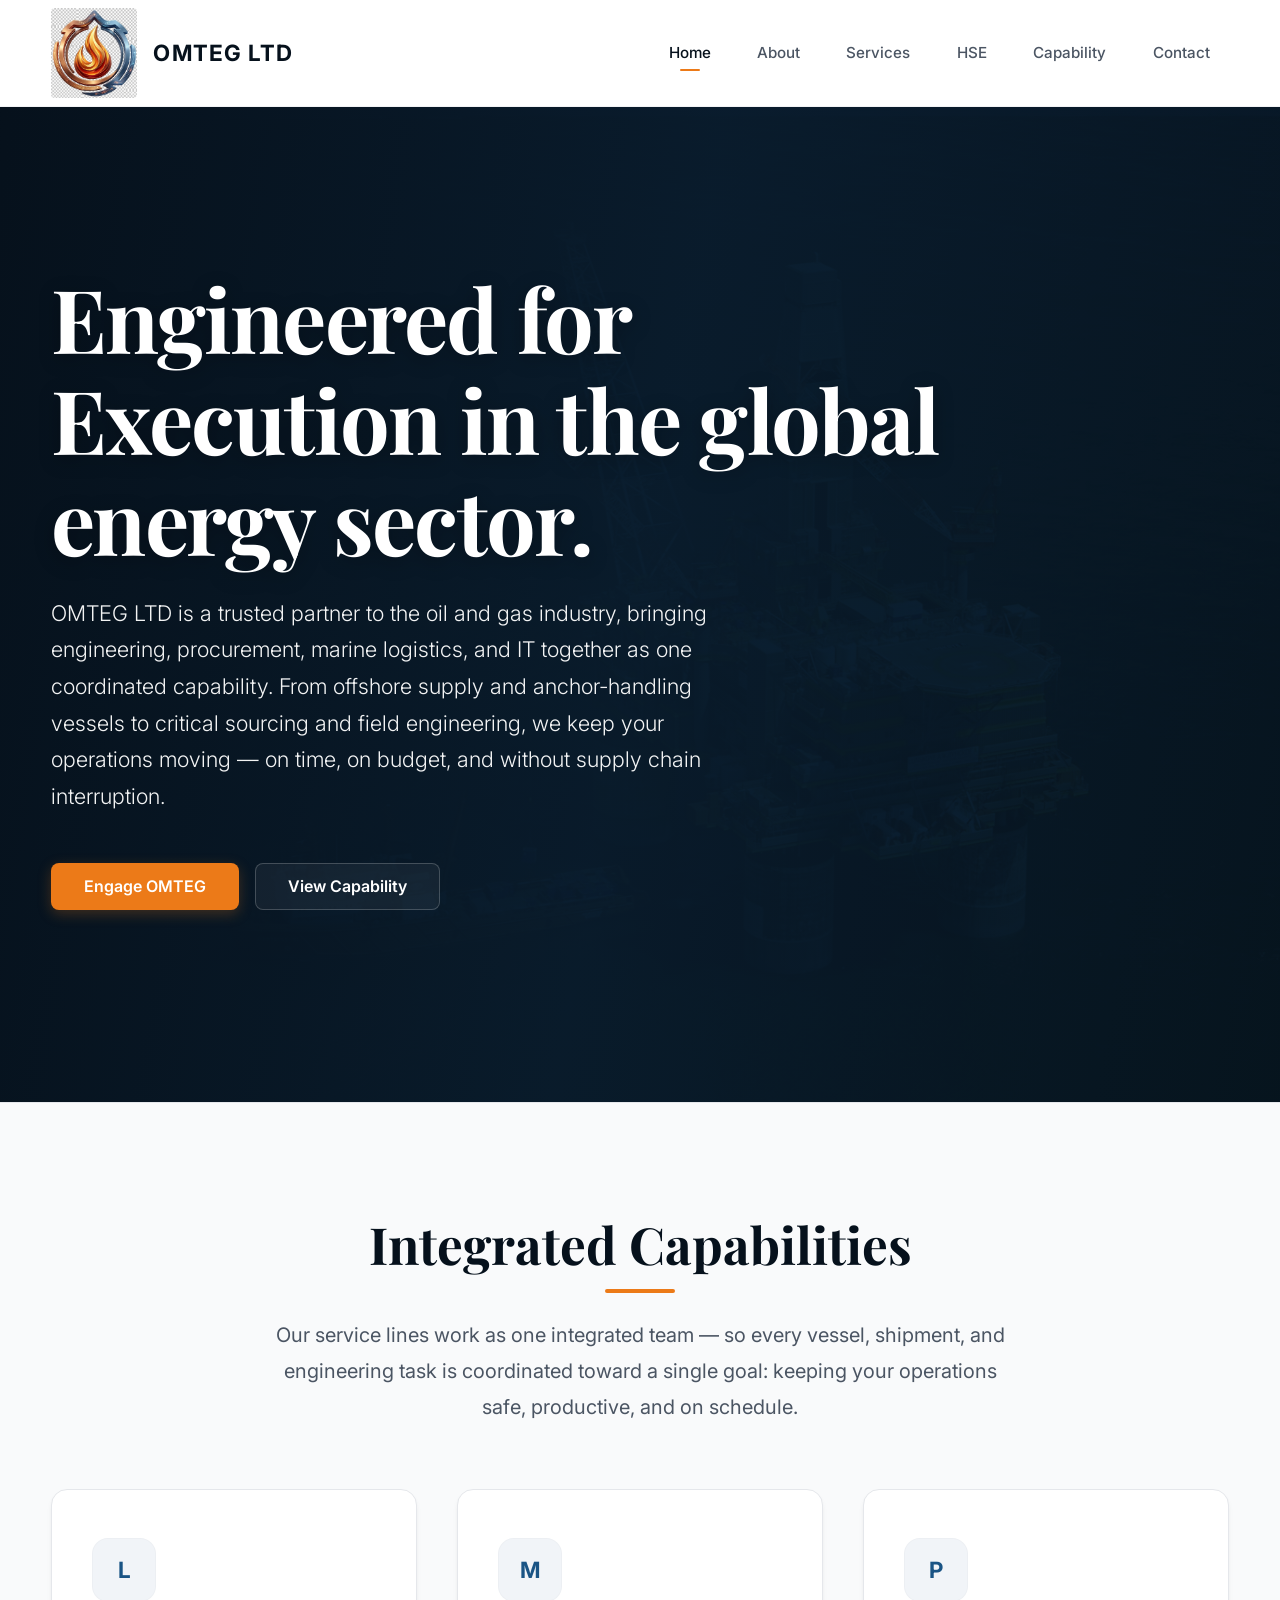
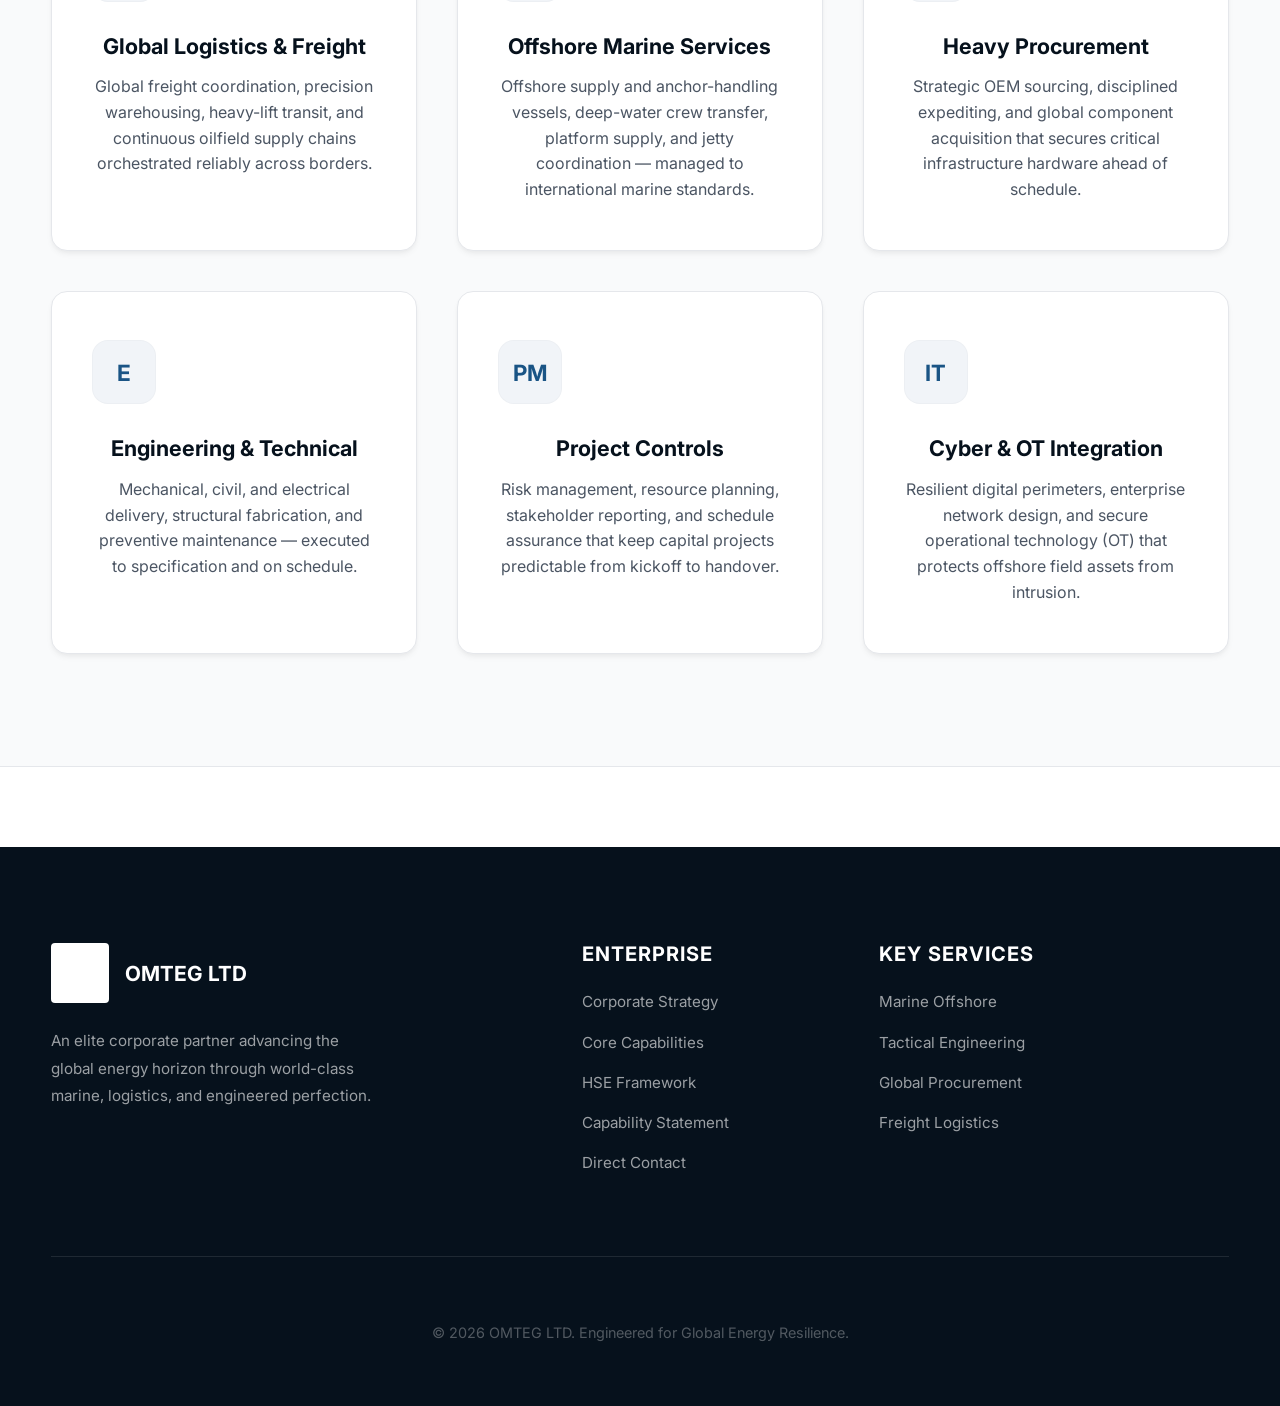
==== commit 53657844: "Improve site copy, fix broken pages, replace watermarked/mismatched images, add contact attachment -" ====
--- a/index.html
+++ b/index.html
@@ -30,7 +30,7 @@
   <section class="hero" style="--hero-image: url('/assets/img/offshore-ops.jpg');">
     <div class="container">
       <h1>Engineered for Execution in the global energy sector.</h1>
-      <p>OMTEG LTD is a premium corporate partner delivering mission-critical logistics, dynamic marine support, rapid procurement, and technical engineering scaled for the oil and gas industry. We turn logistical friction into operational momentum, ensuring your multi-billion dollar capital assets continually yield maximum output without supply chain interruption.</p>
+      <p>OMTEG LTD is a trusted partner to the oil and gas industry, bringing engineering, procurement, marine logistics, and IT together as one coordinated capability. From offshore supply and anchor-handling vessels to critical sourcing and field engineering, we keep your operations moving — on time, on budget, and without supply chain interruption.</p>
       <div class="actions">
         <a class="btn btn-primary" href="/contact/">Engage OMTEG</a>
         <a class="btn btn-secondary" href="/capability-statement/">View Capability</a>
@@ -41,14 +41,14 @@
   <section class="section alt centered">
     <div class="container reveal">
       <h2>Integrated Capabilities</h2>
-      <p class="lead">Our service lines are intrinsically linked to ensure end-to-end asset optimization, absolute safety, and unbroken supply chain continuity across the harshest operational environments.</p>
+      <p class="lead">Our service lines work as one integrated team — so every vessel, shipment, and engineering task is coordinated toward a single goal: keeping your operations safe, productive, and on schedule.</p>
       <div class="grid grid-3">
-        <a class="card" href="/services/logistics.html"><span class="icon-badge">L</span><h3>Global Logistics & Freight</h3><p>Proprietary global freight architecture, precision warehousing, massive heavy-lift transit strategies, and continuous, unyielding oilfield supply chains orchestrated across borders.</p></a>
-        <a class="card" href="/services/marine-logistics.html"><span class="icon-badge">M</span><h3>Offshore Marine Services</h3><p>Elite offshore vessel provisioning, high-stakes deep-water crew transfer frameworks, integrated platform supply, and rigorous, compliant jetty coordination and management.</p></a>
-        <a class="card" href="/services/procurement.html"><span class="icon-badge">P</span><h3>Heavy Procurement</h3><p>Strategic, aggressive OEM sourcing, zero-tolerance expediting schedules, and global component acquisition securing critical infrastructure components ahead of schedule.</p></a>
-        <a class="card" href="/services/engineering.html"><span class="icon-badge">E</span><h3>Tactical Engineering</h3><p>Unmatched mechanical, civil, and electrical execution, backed by robust preventive maintenance protocols and leading-edge structural fabrication on strict timelines.</p></a>
-        <a class="card" href="/services/project-management.html"><span class="icon-badge">PM</span><h3>Project Controls</h3><p>Authoritative risk mitigation, comprehensive resource planning, advanced stakeholder reporting, and schedule assurance frameworks scaling massive capital projects.</p></a>
-        <a class="card" href="/services/it-cybersecurity.html"><span class="icon-badge">IT</span><h3>Cyber & OT Integration</h3><p>Impregnable digital perimeters, enterprise-level network topology, and secure operational technology (OT) safeguarding vulnerable offshore field assets from intrusion.</p></a>
+        <a class="card" href="/services/logistics.html"><span class="icon-badge">L</span><h3>Global Logistics &amp; Freight</h3><p>Global freight coordination, precision warehousing, heavy-lift transit, and continuous oilfield supply chains orchestrated reliably across borders.</p></a>
+        <a class="card" href="/services/marine-logistics.html"><span class="icon-badge">M</span><h3>Offshore Marine Services</h3><p>Offshore supply and anchor-handling vessels, deep-water crew transfer, platform supply, and jetty coordination — managed to international marine standards.</p></a>
+        <a class="card" href="/services/procurement.html"><span class="icon-badge">P</span><h3>Heavy Procurement</h3><p>Strategic OEM sourcing, disciplined expediting, and global component acquisition that secures critical infrastructure hardware ahead of schedule.</p></a>
+        <a class="card" href="/services/engineering.html"><span class="icon-badge">E</span><h3>Engineering &amp; Technical</h3><p>Mechanical, civil, and electrical delivery, structural fabrication, and preventive maintenance — executed to specification and on schedule.</p></a>
+        <a class="card" href="/services/project-management.html"><span class="icon-badge">PM</span><h3>Project Controls</h3><p>Risk management, resource planning, stakeholder reporting, and schedule assurance that keep capital projects predictable from kickoff to handover.</p></a>
+        <a class="card" href="/services/it-cybersecurity.html"><span class="icon-badge">IT</span><h3>Cyber &amp; OT Integration</h3><p>Resilient digital perimeters, enterprise network design, and secure operational technology (OT) that protects offshore field assets from intrusion.</p></a>
       </div>
     </div>
   </section>
--- a/assets/css/style.css
+++ b/assets/css/style.css
@@ -533,6 +533,26 @@
   margin-bottom: 1.5rem;
 }
 
+.form-status {
+  margin-bottom: 1.2rem;
+  border-radius: var(--radius-sm);
+  padding: 0.85rem 1rem;
+  font-size: 0.95rem;
+  line-height: 1.45;
+}
+
+.form-status.success {
+  background: #ECFDF3;
+  border: 1px solid #A7F3D0;
+  color: #065F46;
+}
+
+.form-status.error {
+  background: #FEF2F2;
+  border: 1px solid #FECACA;
+  color: #991B1B;
+}
+
 .form-group label {
   display: block;
   font-weight: 600;
@@ -553,6 +573,64 @@
   color: var(--ink);
 }
 
+select.form-control {
+  appearance: none;
+  background-image: linear-gradient(45deg, transparent 50%, var(--ink-soft) 50%), linear-gradient(135deg, var(--ink-soft) 50%, transparent 50%);
+  background-position: calc(100% - 20px) calc(50% - 3px), calc(100% - 14px) calc(50% - 3px);
+  background-size: 6px 6px, 6px 6px;
+  background-repeat: no-repeat;
+  padding-right: 3rem;
+}
+
+.form-note {
+  margin: 0 0 1rem;
+  font-size: 0.92rem;
+  color: var(--ink-soft);
+}
+
+.file-upload {
+  display: flex;
+  align-items: center;
+  flex-wrap: wrap;
+  gap: 0.75rem;
+}
+
+.file-upload-btn {
+  display: inline-flex;
+  align-items: center;
+  justify-content: center;
+  background: var(--surface-alt);
+  color: var(--brand-deep);
+  border: 1px solid var(--line);
+  border-radius: var(--radius-sm);
+  font-weight: 600;
+  padding: 0.65rem 1rem;
+  cursor: pointer;
+  transition: all 0.25s ease;
+}
+
+.file-upload-btn:hover {
+  border-color: var(--brand-orange);
+  background: #FFF7ED;
+}
+
+.file-upload-name {
+  color: var(--ink-soft);
+  font-size: 0.92rem;
+}
+
+.form-file-help {
+  margin: 0.55rem 0 0;
+  color: var(--ink-lighter);
+  font-size: 0.84rem;
+}
+
+.form-note a {
+  color: var(--brand-blue);
+  text-decoration: underline;
+  text-underline-offset: 2px;
+}
+
 .form-control:focus {
   outline: none;
   border-color: var(--brand-orange);
@@ -563,6 +641,17 @@
 textarea.form-control {
   min-height: 150px;
   resize: vertical;
+}
+
+.visually-hidden {
+  position: absolute;
+  width: 1px;
+  height: 1px;
+  padding: 0;
+  margin: -1px;
+  overflow: hidden;
+  clip: rect(0, 0, 0, 0);
+  border: 0;
 }
 
 .contact-info {
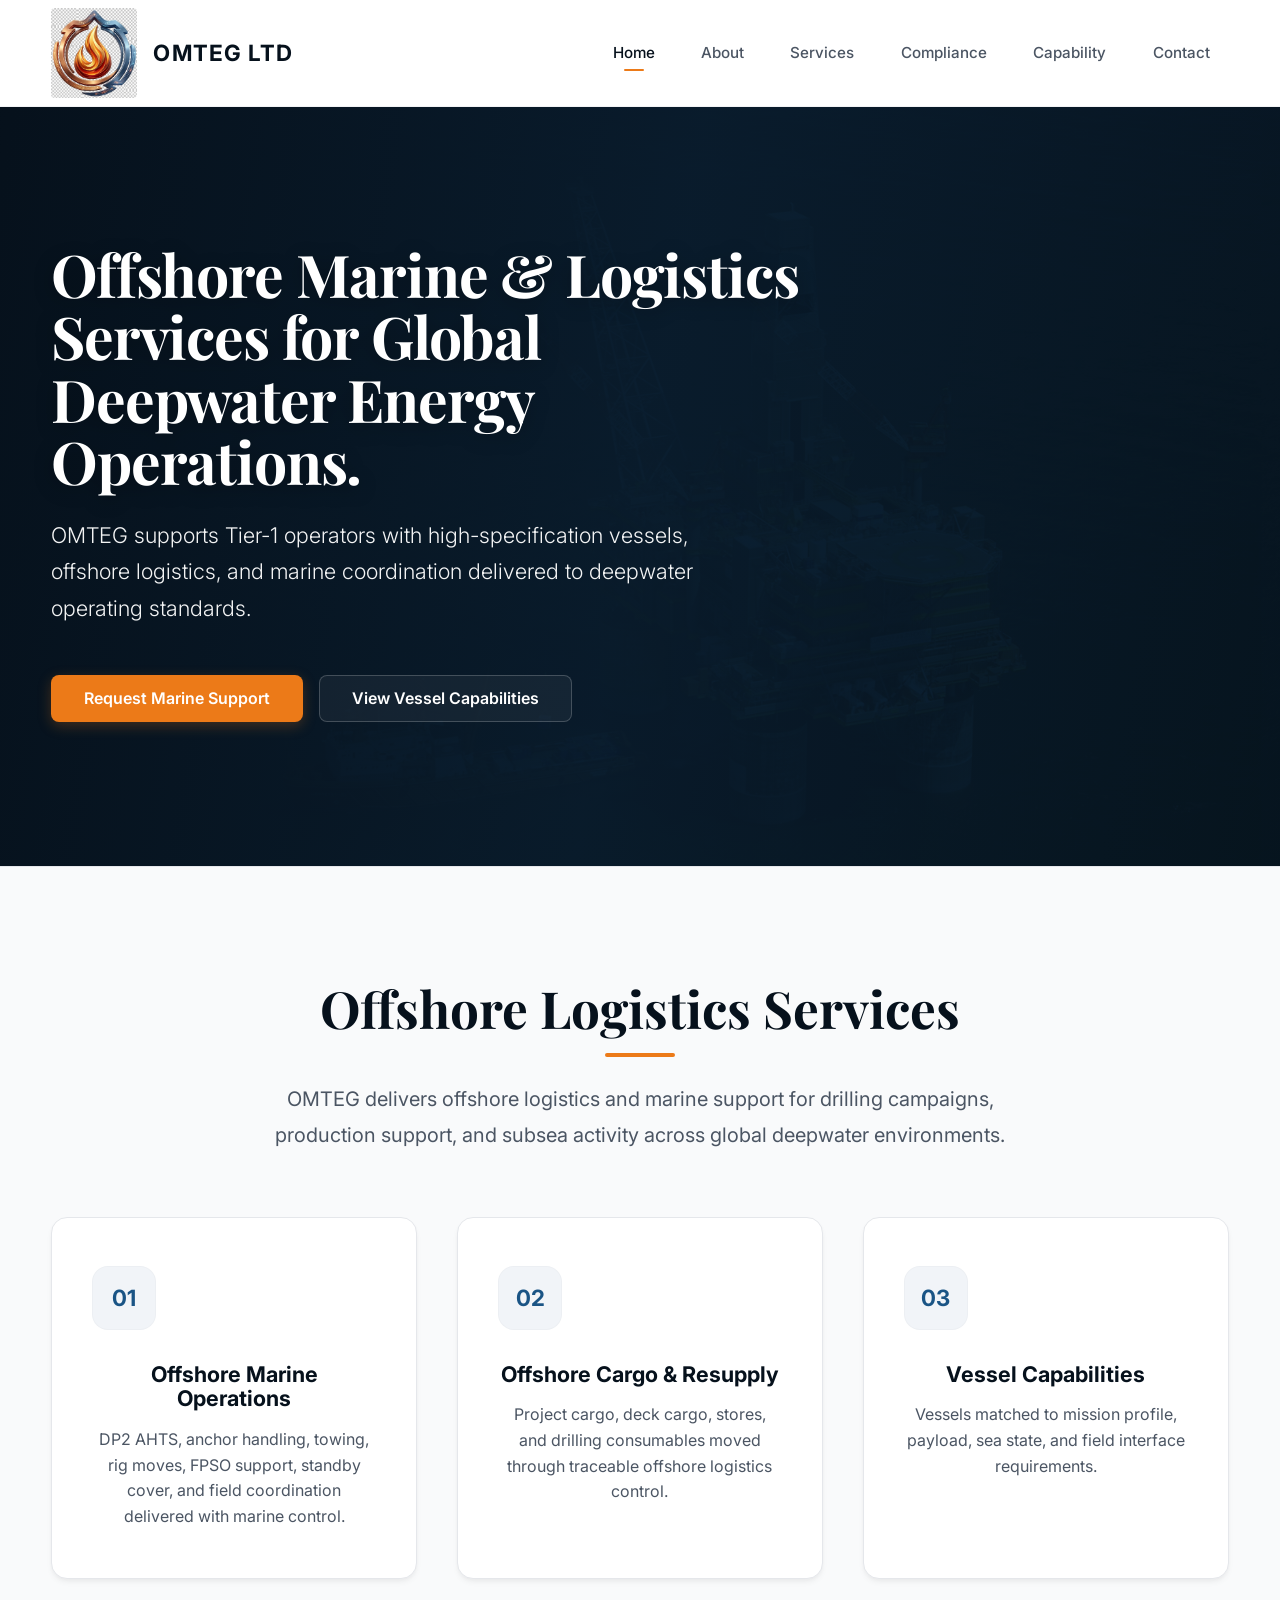
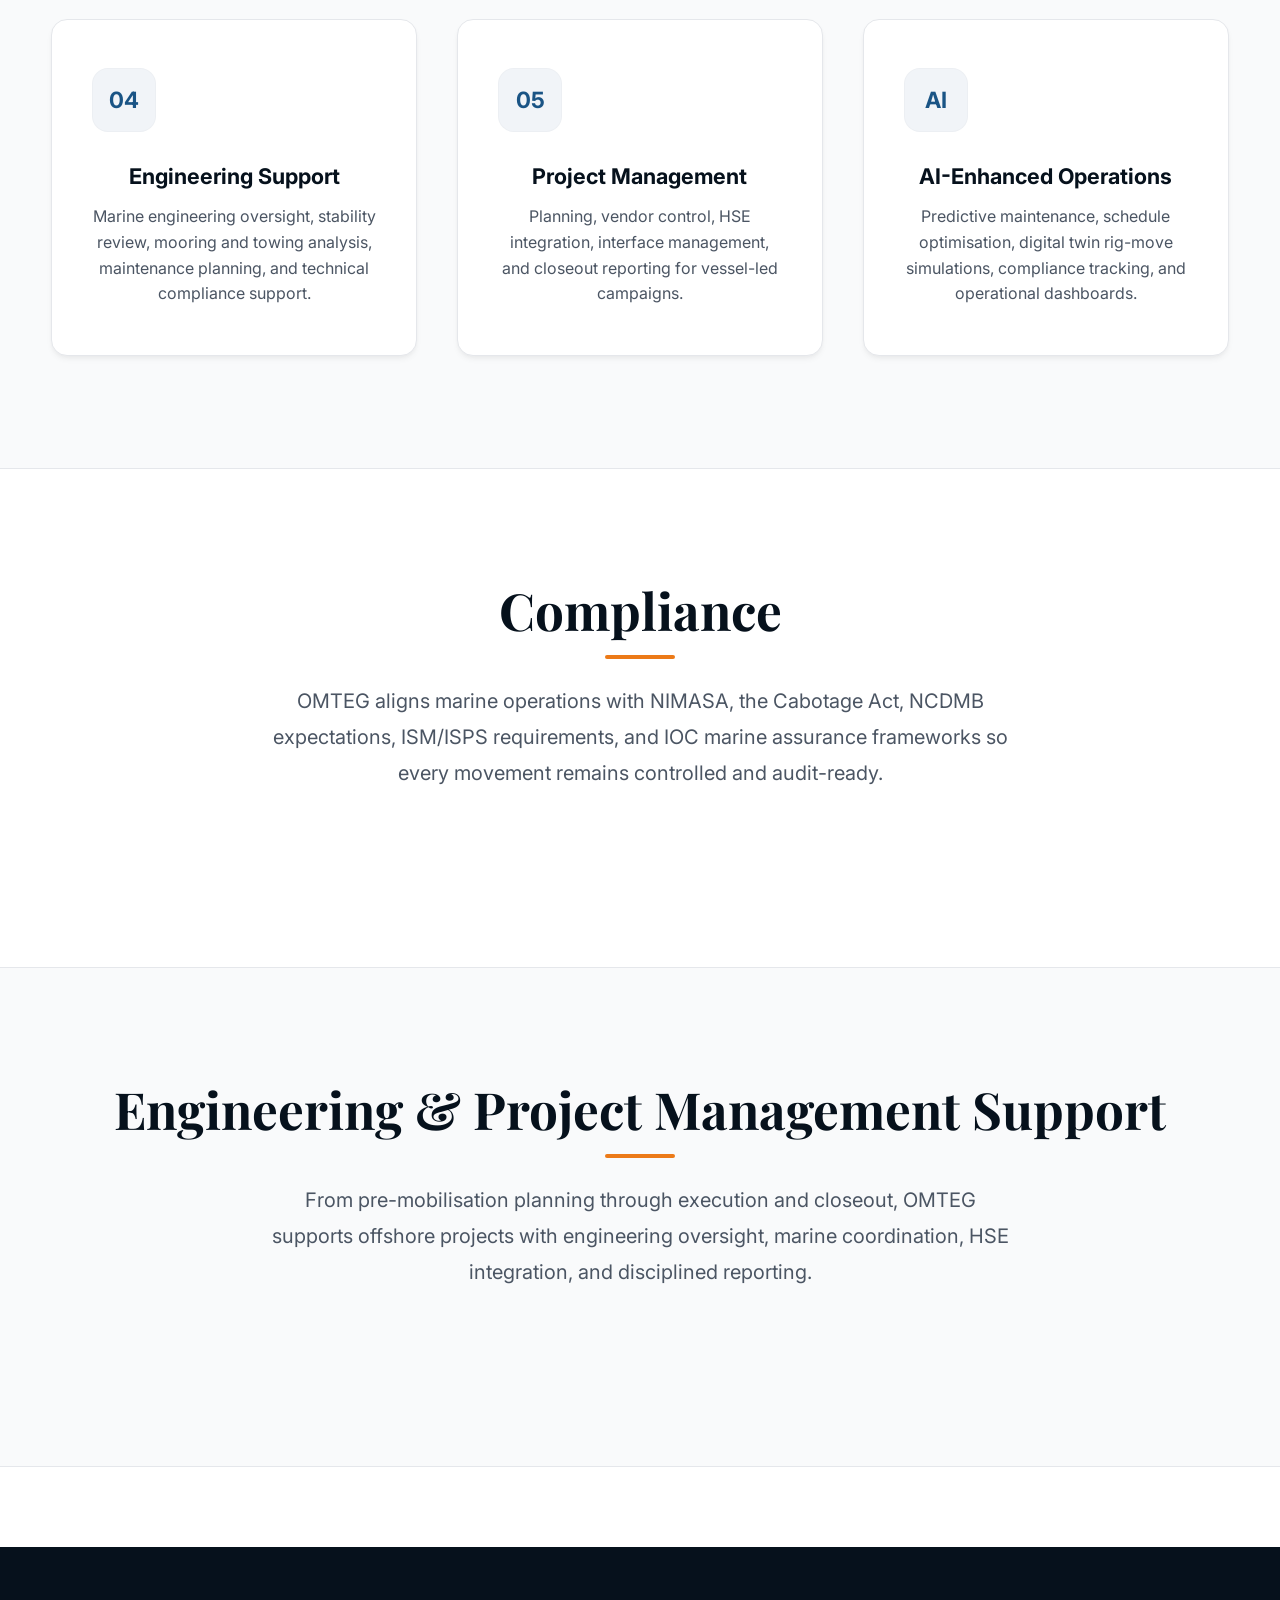
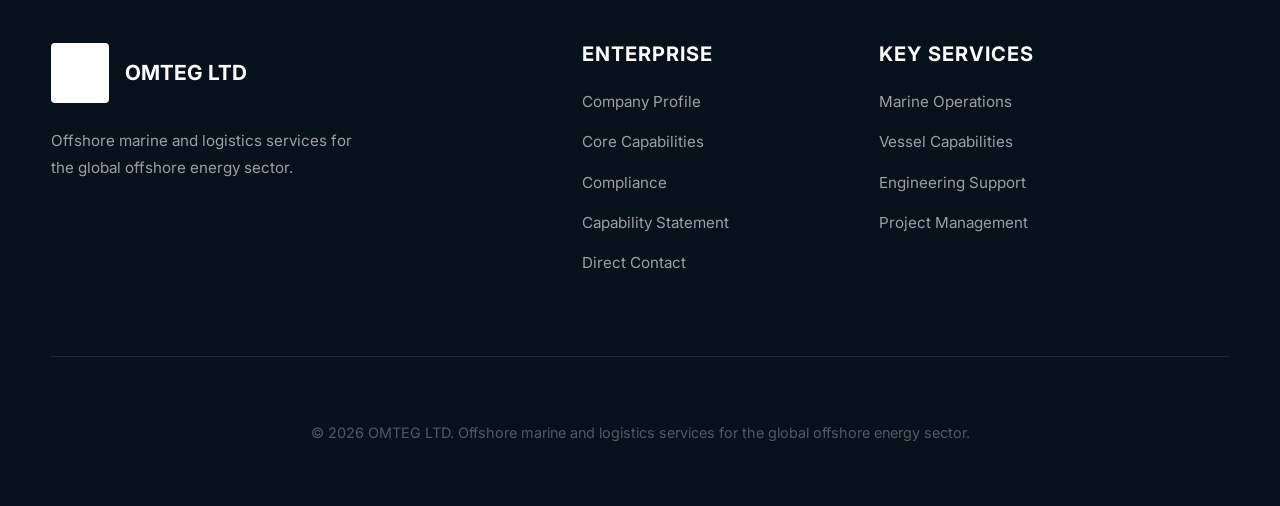
==== commit 652d3d0a: "Refine OMTEG site content and imagery" ====
--- a/index.html
+++ b/index.html
@@ -3,8 +3,8 @@
 <head>
   <meta charset="utf-8">
   <meta name="viewport" content="width=device-width, initial-scale=1">
-  <title>OMTEG LTD | Strategic Logistics & Engineering for Energy Sectors</title>
-  <meta name="description" content="OMTEG LTD powers energy operations through world-class logistics, marine support, procurement, and technical engineering excellence.">
+  <title>OMTEG LTD | Offshore Marine & Logistics Services</title>
+  <meta name="description" content="OMTEG LTD delivers offshore marine operations, vessel support, engineering, project management, compliance, and AI-enabled logistics for the global offshore energy sector.">
   <link rel="icon" type="image/png" href="/logo/omteg-no-background2.png">
   <link rel="stylesheet" href="/assets/css/style.css">
 </head>
@@ -15,59 +15,73 @@
         <img src="/logo/omteg-no-background2.png" alt="OMTEG logo">
         <span>OMTEG LTD</span>
       </a>
-      <button class="nav-toggle" aria-label="Toggle menu">Menu ?</button>
+      <button class="nav-toggle" aria-label="Toggle menu">Menu</button>
       <nav class="nav-menu" aria-label="Main navigation">
         <a href="/" class="active">Home</a>
         <a href="/about/">About</a>
         <a href="/services/">Services</a>
-        <a href="/hse/">HSE</a>
+        <a href="/hse/">Compliance</a>
         <a href="/capability-statement/">Capability</a>
         <a href="/contact/">Contact</a>
       </nav>
     </div>
   </header>
 
-  <section class="hero" style="--hero-image: url('/assets/img/offshore-ops.jpg');">
+  <section class="hero hero-offshore-ops hero-home">
     <div class="container">
-      <h1>Engineered for Execution in the global energy sector.</h1>
-      <p>OMTEG LTD is a trusted partner to the oil and gas industry, bringing engineering, procurement, marine logistics, and IT together as one coordinated capability. From offshore supply and anchor-handling vessels to critical sourcing and field engineering, we keep your operations moving — on time, on budget, and without supply chain interruption.</p>
+      <h1>Offshore Marine &amp; Logistics Services for Global Deepwater Energy Operations.</h1>
+      <p>OMTEG supports Tier-1 operators with high-specification vessels, offshore logistics, and marine coordination delivered to deepwater operating standards.</p>
       <div class="actions">
-        <a class="btn btn-primary" href="/contact/">Engage OMTEG</a>
-        <a class="btn btn-secondary" href="/capability-statement/">View Capability</a>
+        <a class="btn btn-primary" href="/contact/">Request Marine Support</a>
+        <a class="btn btn-secondary" href="/services/vessel-capabilities.html">View Vessel Capabilities</a>
       </div>
     </div>
   </section>
 
   <section class="section alt centered">
     <div class="container reveal">
-      <h2>Integrated Capabilities</h2>
-      <p class="lead">Our service lines work as one integrated team — so every vessel, shipment, and engineering task is coordinated toward a single goal: keeping your operations safe, productive, and on schedule.</p>
+      <h2>Offshore Logistics Services</h2>
+      <p class="lead">OMTEG delivers offshore logistics and marine support for drilling campaigns, production support, and subsea activity across global deepwater environments.</p>
       <div class="grid grid-3">
-        <a class="card" href="/services/logistics.html"><span class="icon-badge">L</span><h3>Global Logistics &amp; Freight</h3><p>Global freight coordination, precision warehousing, heavy-lift transit, and continuous oilfield supply chains orchestrated reliably across borders.</p></a>
-        <a class="card" href="/services/marine-logistics.html"><span class="icon-badge">M</span><h3>Offshore Marine Services</h3><p>Offshore supply and anchor-handling vessels, deep-water crew transfer, platform supply, and jetty coordination — managed to international marine standards.</p></a>
-        <a class="card" href="/services/procurement.html"><span class="icon-badge">P</span><h3>Heavy Procurement</h3><p>Strategic OEM sourcing, disciplined expediting, and global component acquisition that secures critical infrastructure hardware ahead of schedule.</p></a>
-        <a class="card" href="/services/engineering.html"><span class="icon-badge">E</span><h3>Engineering &amp; Technical</h3><p>Mechanical, civil, and electrical delivery, structural fabrication, and preventive maintenance — executed to specification and on schedule.</p></a>
-        <a class="card" href="/services/project-management.html"><span class="icon-badge">PM</span><h3>Project Controls</h3><p>Risk management, resource planning, stakeholder reporting, and schedule assurance that keep capital projects predictable from kickoff to handover.</p></a>
-        <a class="card" href="/services/it-cybersecurity.html"><span class="icon-badge">IT</span><h3>Cyber &amp; OT Integration</h3><p>Resilient digital perimeters, enterprise network design, and secure operational technology (OT) that protects offshore field assets from intrusion.</p></a>
+        <a class="card" href="/services/marine-logistics.html"><span class="icon-badge">01</span><h3>Offshore Marine Operations</h3><p>DP2 AHTS, anchor handling, towing, rig moves, FPSO support, standby cover, and field coordination delivered with marine control.</p></a>
+        <a class="card" href="/services/logistics.html"><span class="icon-badge">02</span><h3>Offshore Cargo &amp; Resupply</h3><p>Project cargo, deck cargo, stores, and drilling consumables moved through traceable offshore logistics control.</p></a>
+        <a class="card" href="/services/vessel-capabilities.html"><span class="icon-badge">03</span><h3>Vessel Capabilities</h3><p>Vessels matched to mission profile, payload, sea state, and field interface requirements.</p></a>
+        <a class="card" href="/services/engineering.html"><span class="icon-badge">04</span><h3>Engineering Support</h3><p>Marine engineering oversight, stability review, mooring and towing analysis, maintenance planning, and technical compliance support.</p></a>
+        <a class="card" href="/services/project-management.html"><span class="icon-badge">05</span><h3>Project Management</h3><p>Planning, vendor control, HSE integration, interface management, and closeout reporting for vessel-led campaigns.</p></a>
+        <a class="card" href="/services/it-cybersecurity.html"><span class="icon-badge">AI</span><h3>AI-Enhanced Operations</h3><p>Predictive maintenance, schedule optimisation, digital twin rig-move simulations, compliance tracking, and operational dashboards.</p></a>
       </div>
     </div>
   </section>
 
-    <footer class="site-footer">
+  <section class="section centered">
+    <div class="container reveal">
+      <h2>Compliance</h2>
+      <p class="lead">OMTEG aligns marine operations with NIMASA, the Cabotage Act, NCDMB expectations, ISM/ISPS requirements, and IOC marine assurance frameworks so every movement remains controlled and audit-ready.</p>
+    </div>
+  </section>
+
+  <section class="section alt centered">
+    <div class="container reveal">
+      <h2>Engineering &amp; Project Management Support</h2>
+      <p class="lead">From pre-mobilisation planning through execution and closeout, OMTEG supports offshore projects with engineering oversight, marine coordination, HSE integration, and disciplined reporting.</p>
+    </div>
+  </section>
+
+  <footer class="site-footer">
     <div class="container footer-grid reveal">
       <div>
         <a class="footer-brand" href="/">
           <img src="/logo/omteg-no-background2.png" alt="OMTEG logo">
           OMTEG LTD
         </a>
-        <p style="max-width: 320px; line-height: 1.8;">An elite corporate partner advancing the global energy horizon through world-class marine, logistics, and engineered perfection.</p>
+        <p class="footer-copy">Offshore marine and logistics services for the global offshore energy sector.</p>
       </div>
       <div>
         <h4>Enterprise</h4>
         <ul class="footer-links">
-          <li><a href="/about/">Corporate Strategy</a></li>
+          <li><a href="/about/">Company Profile</a></li>
           <li><a href="/services/">Core Capabilities</a></li>
-          <li><a href="/hse/">HSE Framework</a></li>
+          <li><a href="/hse/">Compliance</a></li>
           <li><a href="/capability-statement/">Capability Statement</a></li>
           <li><a href="/contact/">Direct Contact</a></li>
         </ul>
@@ -75,15 +89,15 @@
       <div>
         <h4>Key Services</h4>
         <ul class="footer-links">
-          <li><a href="/services/marine-logistics.html">Marine Offshore</a></li>
-          <li><a href="/services/engineering.html">Tactical Engineering</a></li>
-          <li><a href="/services/procurement.html">Global Procurement</a></li>
-          <li><a href="/services/logistics.html">Freight Logistics</a></li>
+          <li><a href="/services/marine-logistics.html">Marine Operations</a></li>
+          <li><a href="/services/vessel-capabilities.html">Vessel Capabilities</a></li>
+          <li><a href="/services/engineering.html">Engineering Support</a></li>
+          <li><a href="/services/project-management.html">Project Management</a></li>
         </ul>
       </div>
     </div>
     <div class="container footer-bottom">
-      <p style="opacity: 0.5;">&copy; 2026 OMTEG LTD. Engineered for Global Energy Resilience.</p>
+      <p class="footer-muted">&copy; 2026 OMTEG LTD. Offshore marine and logistics services for the global offshore energy sector.</p>
     </div>
   </footer>
 
--- a/assets/css/style.css
+++ b/assets/css/style.css
@@ -55,8 +55,8 @@
   top: 0;
   z-index: 999;
   background: rgba(255, 255, 255, 0.85);
+  -webkit-backdrop-filter: blur(20px) saturate(180%);
   backdrop-filter: blur(20px) saturate(180%);
-  -webkit-backdrop-filter: blur(20px) saturate(180%);
   border-bottom: 1px solid rgba(229, 231, 235, 0.5);
   padding: 0.5rem 0;
   transition: all 0.3s ease;
@@ -164,6 +164,114 @@
   background-position: center 35%;
 }
 
+.hero-offshore-ops { --hero-image: url('/assets/img/offshore-ops.jpg'); }
+.hero-offshore-dusk { --hero-image: url('/assets/img/offshore-dusk.jpg'); }
+.hero-crew-transfer { --hero-image: url('/assets/img/crew-transfer.jpg'); }
+.hero-osv-vessel { --hero-image: url('/assets/img/osv-vessel.jpg'); }
+
+.actions-center {
+  justify-content: center;
+  margin-top: 1.5rem;
+}
+
+.section-heading-spaced {
+  margin-bottom: 3rem !important;
+}
+
+.mt-2rem {
+  margin-top: 2rem !important;
+}
+
+.mt-1-5rem {
+  margin-top: 1.5rem !important;
+}
+
+.center-max-900 {
+  max-width: 900px;
+  margin-left: auto;
+  margin-right: auto;
+  text-align: center;
+}
+
+.footer-copy {
+  max-width: 320px;
+  line-height: 1.8;
+}
+
+.footer-muted {
+  opacity: 0.5;
+}
+
+.align-stretch {
+  align-items: stretch;
+}
+
+.contact-form-panel {
+  display: flex;
+  flex-direction: column;
+}
+
+.contact-panel {
+  display: flex;
+  flex-direction: column;
+  gap: 1.75rem;
+}
+
+.panel-heading {
+  border: none;
+  padding: 0;
+  margin-bottom: 1rem;
+  color: white;
+}
+
+.panel-copy {
+  line-height: 1.8;
+  color: rgba(255, 255, 255, 0.85);
+  margin: 0;
+}
+
+.contact-lede {
+  margin-bottom: 2rem;
+  color: var(--ink-soft);
+}
+
+.contact-methods {
+  display: flex;
+  flex-direction: column;
+  gap: 0.75rem;
+}
+
+.contact-method {
+  margin: 0;
+}
+
+.contact-link {
+  color: white;
+  text-decoration: none;
+  font-weight: 500;
+}
+
+.icon-inline {
+  font-size: 1.15rem;
+  margin-right: 0.6rem;
+}
+
+.btn-block {
+  width: 100%;
+}
+
+.hidden-honey {
+  display: none !important;
+}
+
+.map-frame {
+  border: 0;
+  border-radius: var(--radius-sm);
+  flex: 1 1 auto;
+  min-height: 280px;
+  filter: grayscale(80%) sepia(30%) hue-rotate(180deg) brightness(80%) contrast(120%);
+}
+
 .hero::after {
   content: '';
   position: absolute;
@@ -181,6 +289,17 @@
   margin-bottom: 1.5rem;
   letter-spacing: -0.02em;
   text-shadow: 0 4px 20px rgba(0,0,0,0.3);
+}
+
+.hero-home {
+  padding-top: 8.5rem;
+  padding-bottom: 9rem;
+}
+
+.hero-home h1 {
+  font-size: clamp(2.3rem, 4.6vw, 4rem);
+  line-height: 1.06;
+  max-width: 760px;
 }
 
 .hero p {
@@ -227,8 +346,8 @@
   background: rgba(255,255,255,0.05);
   color: white;
   border-color: rgba(255,255,255,0.2);
+  -webkit-backdrop-filter: blur(10px);
   backdrop-filter: blur(10px);
-  -webkit-backdrop-filter: blur(10px);
 }
 
 .btn-secondary:hover {
@@ -669,9 +788,6 @@
 
 .contact-info p {
   color: rgba(255, 255, 255, 0.85);
-  display: flex;
-  align-items: center;
-  gap: 1rem;
   margin-bottom: 1.2rem;
   font-size: 1.05rem;
 }
